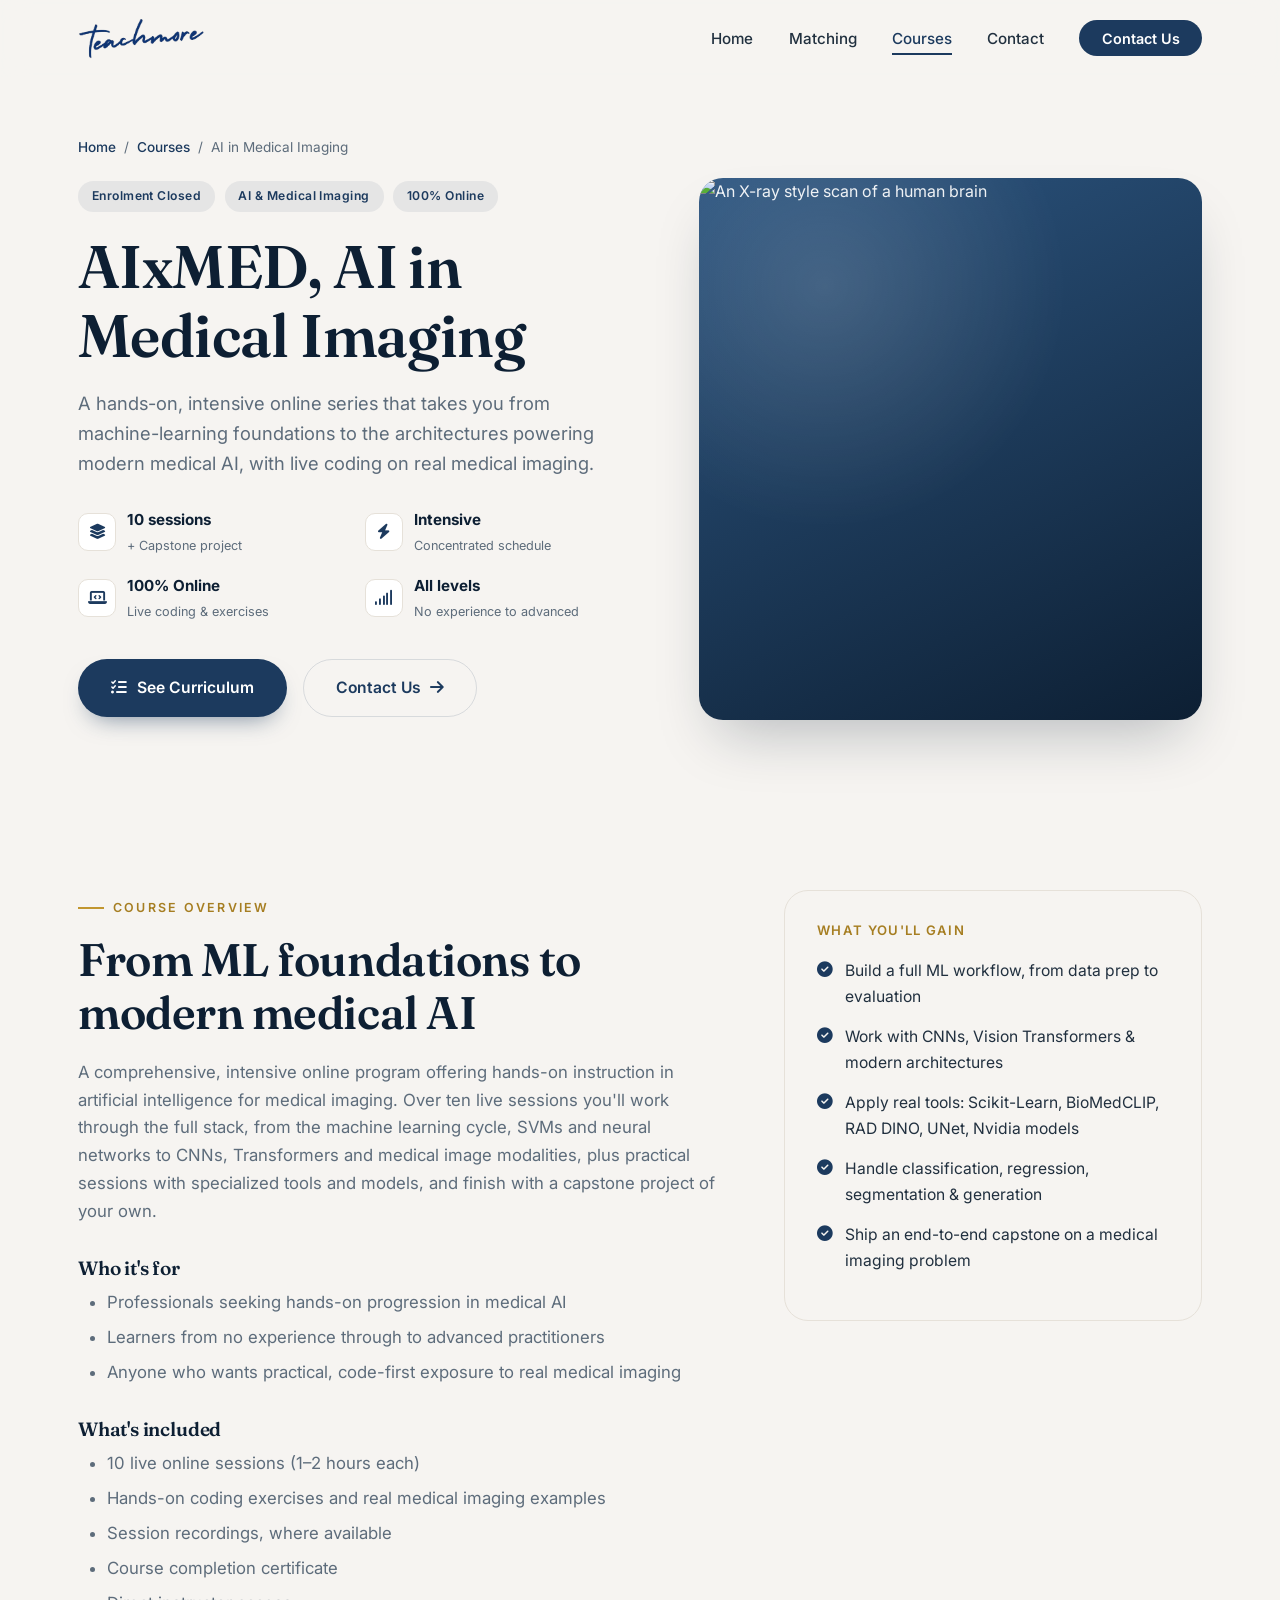
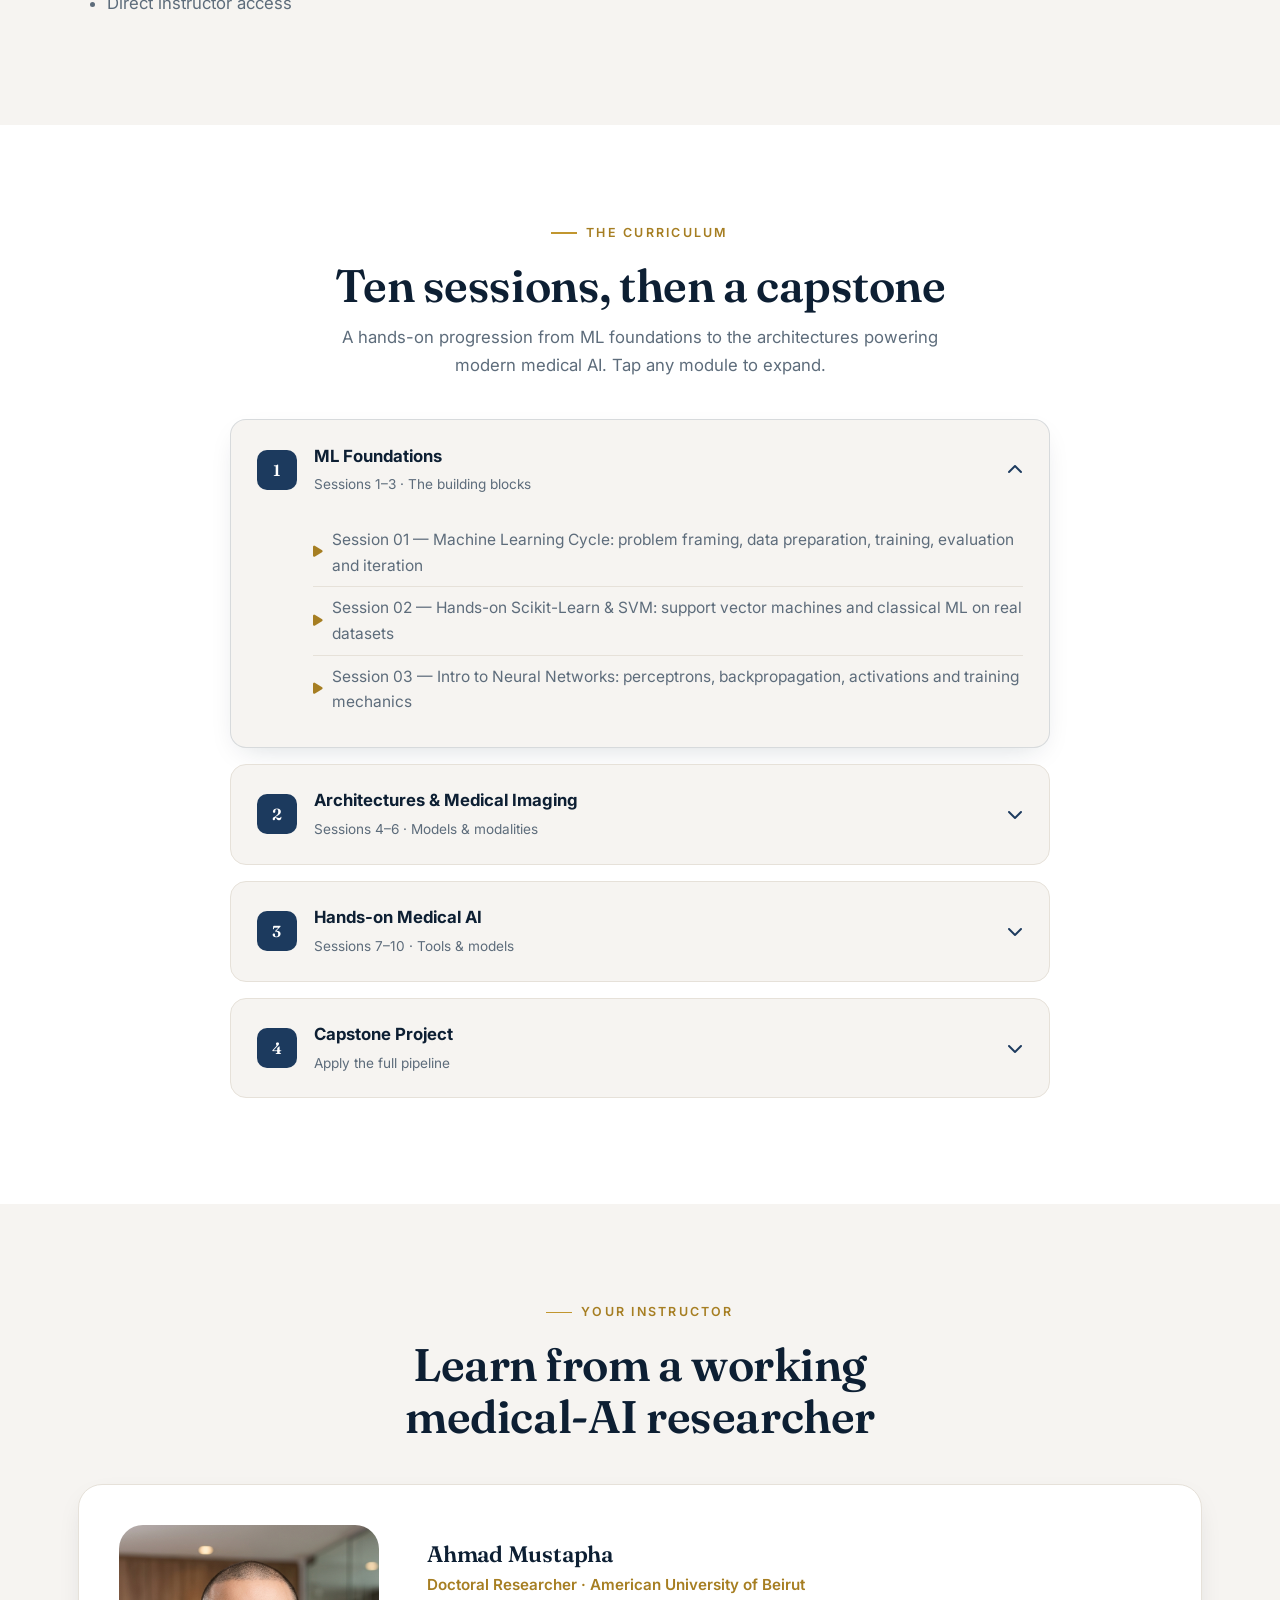
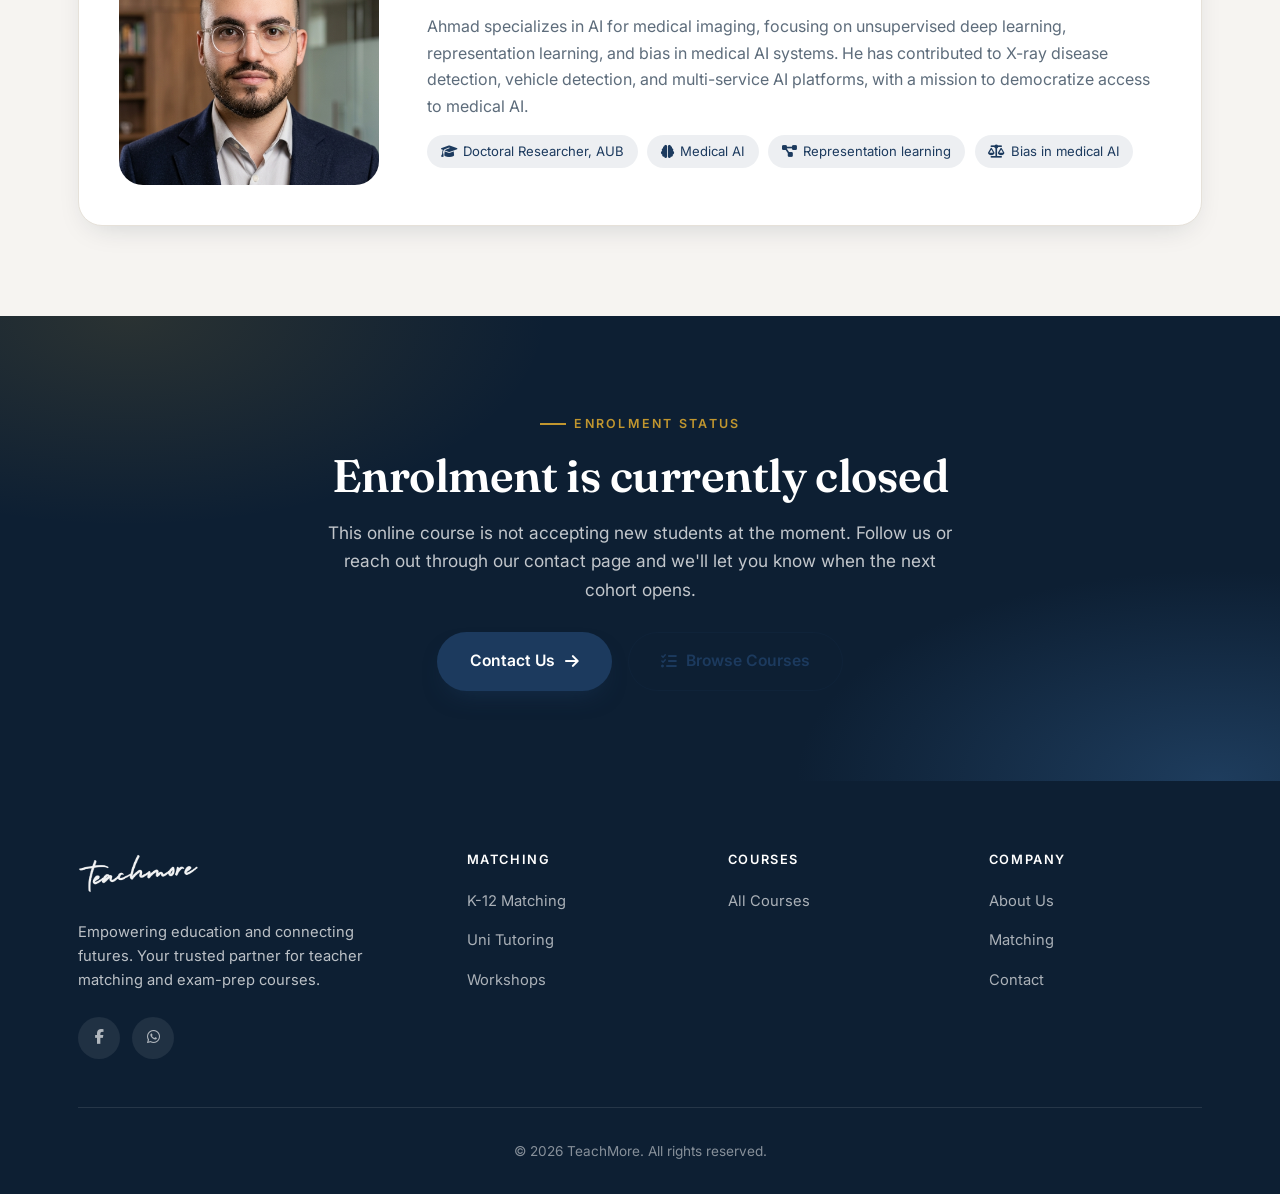
==== ai-medical-imaging.html @ 2bc657b7 "Add AI in Medical Imaging course; update Pharmacy course - New AIxMED (AI in Medical Imaging) course" ====
<!DOCTYPE html>
<html lang="en">

<head>
    <meta charset="UTF-8">
    <meta name="viewport" content="width=device-width, initial-scale=1.0">

    <title>AI in Medical Imaging Course, TeachMore</title>
    <meta name="description"
        content="TeachMore's AIxMED course: a hands-on, intensive online series on AI in medical imaging, from machine-learning foundations to CNNs, Transformers and modern generative models.">
    <link rel="canonical" href="https://teachmorelb.github.io/ai-medical-imaging.html">
    <link rel="icon" type="image/png" href="assets/favicon.png">

    <!-- Structured data -->
    <script type="application/ld+json">
    {
      "@context": "https://schema.org",
      "@type": "Course",
      "name": "AIxMED, AI in Medical Imaging",
      "description": "A hands-on, intensive online series on artificial intelligence for medical imaging, covering the machine-learning cycle, SVMs, neural networks, CNNs, Transformers, medical image modalities and modern models, with a capstone project.",
      "provider": {
        "@type": "EducationalOrganization",
        "name": "TeachMore",
        "url": "https://teachmorelb.github.io/"
      }
    }
    </script>

    <link rel="preconnect" href="https://fonts.googleapis.com">
    <link rel="preconnect" href="https://fonts.gstatic.com" crossorigin>
    <link rel="stylesheet" href="style.css">
    <link
        href="https://fonts.googleapis.com/css2?family=Fraunces:opsz,wght@9..144,500;9..144,600;9..144,700&family=Inter:wght@300;400;500;600;700&display=swap"
        rel="stylesheet">
    <link rel="stylesheet" href="https://cdnjs.cloudflare.com/ajax/libs/font-awesome/6.4.0/css/all.min.css"
        crossorigin="anonymous" referrerpolicy="no-referrer">
</head>

<body>
    <!-- Navigation -->
    <nav class="navbar">
        <div class="nav-container">
            <a href="index.html" class="nav-logo"><img src="assets/logo.png" alt="TeachMore"></a>
            <ul class="nav-menu">
                <li><a href="index.html">Home</a></li>
                <li><a href="index.html#matching">Matching</a></li>
                <li><a href="courses.html" class="active">Courses</a></li>
                <li><a href="index.html#contact">Contact</a></li>
                <li><a href="index.html#contact" class="nav-cta">Contact Us</a></li>
            </ul>
            <button class="hamburger" aria-label="Menu">
                <span></span><span></span><span></span>
            </button>
        </div>
    </nav>

    <!-- Course hero -->
    <header class="course-hero">
        <div class="container">
            <nav class="breadcrumb"><a href="index.html">Home</a> &nbsp;/&nbsp; <a href="courses.html">Courses</a>
                &nbsp;/&nbsp; AI in Medical Imaging</nav>
            <div class="course-hero-grid">
                <div class="fade-up">
                    <div class="course-badges">
                        <span class="b">Enrolment Closed</span>
                        <span class="b">AI & Medical Imaging</span>
                        <span class="b">100% Online</span>
                    </div>
                    <h1>AIxMED, AI in Medical Imaging</h1>
                    <p class="lead">A hands-on, intensive online series that takes you from machine-learning foundations
                        to the architectures powering modern medical AI, with live coding on real medical imaging.</p>

                    <div class="course-facts">
                        <div class="f"><i class="fas fa-layer-group"></i>
                            <div><b>10 sessions</b><small>+ Capstone project</small></div>
                        </div>
                        <div class="f"><i class="fas fa-bolt"></i>
                            <div><b>Intensive</b><small>Concentrated schedule</small></div>
                        </div>
                        <div class="f"><i class="fas fa-laptop-code"></i>
                            <div><b>100% Online</b><small>Live coding & exercises</small></div>
                        </div>
                        <div class="f"><i class="fas fa-signal"></i>
                            <div><b>All levels</b><small>No experience to advanced</small></div>
                        </div>
                    </div>

                    <div class="hero-buttons">
                        <a href="#curriculum" class="btn btn-primary"><i class="fas fa-list-check"></i> See Curriculum</a>
                        <a href="index.html#contact" class="btn btn-secondary">Contact Us <i class="fas fa-arrow-right"></i></a>
                    </div>
                </div>

                <div class="course-hero-media fade-up">
                    <img src="https://images.unsplash.com/photo-1711409645921-ef3db0501f96?auto=format&fit=crop&w=1200&q=80"
                        alt="An X-ray style scan of a human brain">
                </div>
            </div>
        </div>
    </header>

    <!-- Overview / description -->
    <section class="section" id="overview">
        <div class="container">
            <div class="overview-grid">
                <div class="prose fade-up">
                    <span class="eyebrow">Course overview</span>
                    <h2 style="margin-bottom:1.25rem;">From ML foundations to modern medical AI</h2>
                    <p>A comprehensive, intensive online program offering hands-on instruction in artificial
                        intelligence for medical imaging. Over ten live sessions you'll work through the full stack, from
                        the machine learning cycle, SVMs and neural networks to CNNs, Transformers and medical image
                        modalities, plus practical sessions with specialized tools and models, and finish with a capstone
                        project of your own.</p>

                    <h3 style="margin-top:2rem;">Who it's for</h3>
                    <ul>
                        <li>Professionals seeking hands-on progression in medical AI</li>
                        <li>Learners from no experience through to advanced practitioners</li>
                        <li>Anyone who wants practical, code-first exposure to real medical imaging</li>
                    </ul>

                    <h3 style="margin-top:2rem;">What's included</h3>
                    <ul>
                        <li>10 live online sessions (1&ndash;2 hours each)</li>
                        <li>Hands-on coding exercises and real medical imaging examples</li>
                        <li>Session recordings, where available</li>
                        <li>Course completion certificate</li>
                        <li>Direct instructor access</li>
                    </ul>
                </div>
                <aside class="outcomes fade-up">
                    <h4>What you'll gain</h4>
                    <ul>
                        <li><i class="fas fa-circle-check"></i> Build a full ML workflow, from data prep to evaluation</li>
                        <li><i class="fas fa-circle-check"></i> Work with CNNs, Vision Transformers &amp; modern architectures</li>
                        <li><i class="fas fa-circle-check"></i> Apply real tools: Scikit-Learn, BioMedCLIP, RAD DINO, UNet, Nvidia models</li>
                        <li><i class="fas fa-circle-check"></i> Handle classification, regression, segmentation &amp; generation</li>
                        <li><i class="fas fa-circle-check"></i> Ship an end-to-end capstone on a medical imaging problem</li>
                    </ul>
                </aside>
            </div>
        </div>
    </section>

    <!-- Curriculum -->
    <section class="section alt" id="curriculum">
        <div class="container">
            <div class="section-title-left fade-up" style="margin-left:auto;margin-right:auto;text-align:center;">
                <span class="eyebrow" style="justify-content:center;">The curriculum</span>
                <h2>Ten sessions, then a capstone</h2>
                <p>A hands-on progression from ML foundations to the architectures powering modern medical AI. Tap any
                    module to expand.</p>
            </div>

            <div class="curriculum fade-up">
                <div class="module open">
                    <div class="module-head">
                        <span class="idx">1</span>
                        <div class="t"><b>ML Foundations</b><small>Sessions 1&ndash;3 · The building blocks</small></div>
                        <i class="fas fa-chevron-down chev"></i>
                    </div>
                    <div class="module-body">
                        <ul>
                            <li><i class="fas fa-play"></i> Session 01 — Machine Learning Cycle: problem framing, data preparation, training, evaluation and iteration</li>
                            <li><i class="fas fa-play"></i> Session 02 — Hands-on Scikit-Learn &amp; SVM: support vector machines and classical ML on real datasets</li>
                            <li><i class="fas fa-play"></i> Session 03 — Intro to Neural Networks: perceptrons, backpropagation, activations and training mechanics</li>
                        </ul>
                    </div>
                </div>

                <div class="module">
                    <div class="module-head">
                        <span class="idx">2</span>
                        <div class="t"><b>Architectures & Medical Imaging</b><small>Sessions 4&ndash;6 · Models & modalities</small></div>
                        <i class="fas fa-chevron-down chev"></i>
                    </div>
                    <div class="module-body">
                        <ul>
                            <li><i class="fas fa-play"></i> Session 04 — CNNs &amp; Transformers: convolutional networks and Vision Transformers for imaging</li>
                            <li><i class="fas fa-play"></i> Session 05 — Medical Image Modalities: X-ray, MRI, CT, ultrasound and pathology, their challenges and preprocessing</li>
                            <li><i class="fas fa-play"></i> Session 06 — Medical Tasks: classification, regression, segmentation and generation as core paradigms</li>
                        </ul>
                    </div>
                </div>

                <div class="module">
                    <div class="module-head">
                        <span class="idx">3</span>
                        <div class="t"><b>Hands-on Medical AI</b><small>Sessions 7&ndash;10 · Tools & models</small></div>
                        <i class="fas fa-chevron-down chev"></i>
                    </div>
                    <div class="module-body">
                        <ul>
                            <li><i class="fas fa-play"></i> Session 07 — Classification: BioMedCLIP, vision-language models on biomedical image-text pairs</li>
                            <li><i class="fas fa-play"></i> Session 08 — Regression: RAD DINO, radiology regression for dose and outcome prediction</li>
                            <li><i class="fas fa-play"></i> Session 09 — Segmentation: UNet, the gold-standard encoder-decoder architecture</li>
                            <li><i class="fas fa-play"></i> Session 10 — Generation: Nvidia models for synthetic data and augmentation</li>
                        </ul>
                    </div>
                </div>

                <div class="module">
                    <div class="module-head">
                        <span class="idx">4</span>
                        <div class="t"><b>Capstone Project</b><small>Apply the full pipeline</small></div>
                        <i class="fas fa-chevron-down chev"></i>
                    </div>
                    <div class="module-body">
                        <ul>
                            <li><i class="fas fa-play"></i> Apply the complete pipeline to a self-selected medical imaging problem</li>
                            <li><i class="fas fa-play"></i> From data to model to evaluation, with instructor feedback</li>
                        </ul>
                    </div>
                </div>
            </div>
        </div>
    </section>

    <!-- Instructor -->
    <section class="section" id="instructor">
        <div class="container">
            <div class="section-title-left fade-up" style="text-align:center;margin-left:auto;margin-right:auto;">
                <span class="eyebrow" style="justify-content:center;">Your instructor</span>
                <h2>Learn from a working medical-AI researcher</h2>
            </div>
            <div class="instructor-card fade-up">
                <div class="instructor-photo">
                    <img src="assets/Ahmad Mustapha.png" alt="Ahmad Mustapha, Doctoral Researcher at the American University of Beirut">
                </div>
                <div class="instructor-info">
                    <h3>Ahmad Mustapha</h3>
                    <div class="role">Doctoral Researcher · American University of Beirut</div>
                    <p>Ahmad specializes in AI for medical imaging, focusing on unsupervised deep learning,
                        representation learning, and bias in medical AI systems. He has contributed to X-ray disease
                        detection, vehicle detection, and multi-service AI platforms, with a mission to democratize
                        access to medical AI.</p>
                    <div class="instructor-creds">
                        <span><i class="fas fa-graduation-cap"></i> Doctoral Researcher, AUB</span>
                        <span><i class="fas fa-brain"></i> Medical AI</span>
                        <span><i class="fas fa-diagram-project"></i> Representation learning</span>
                        <span><i class="fas fa-scale-balanced"></i> Bias in medical AI</span>
                    </div>
                </div>
            </div>
        </div>
    </section>

    <!-- Enrol / Contact form -->
    <section class="enroll" id="enrol">
        <div class="container">
            <div class="enroll-copy fade-up" style="text-align:center;max-width:640px;margin:0 auto;">
                <span class="eyebrow" style="justify-content:center;">Enrolment status</span>
                <h2>Enrolment is currently closed</h2>
                <p>This online course is not accepting new students at the moment. Follow us or reach out through our
                    contact page and we'll let you know when the next cohort opens.</p>
                <div class="hero-buttons" style="justify-content:center;">
                    <a href="index.html#contact" class="btn btn-primary">Contact Us <i class="fas fa-arrow-right"></i></a>
                    <a href="courses.html" class="btn btn-secondary"><i class="fas fa-list-check"></i> Browse Courses</a>
                </div>
            </div>
        </div>
    </section>

    <!-- Footer -->
    <footer class="footer">
        <div class="container">
            <div class="footer-content">
                <div class="footer-brand footer-section">
                    <img src="assets/logo.png" alt="TeachMore">
                    <p class="footer-description">Empowering education and connecting futures. Your trusted partner for
                        teacher matching and exam-prep courses.</p>
                    <div class="social-links">
                        <a href="https://www.facebook.com/profile.php?id=61578971036355" target="_blank" rel="noopener"
                            aria-label="Facebook"><i class="fab fa-facebook-f"></i></a>
                        <a href="https://wa.me/96171277970" target="_blank" rel="noopener" aria-label="WhatsApp"><i
                                class="fab fa-whatsapp"></i></a>
                    </div>
                </div>
                <div class="footer-section">
                    <h4>Matching</h4>
                    <ul>
                        <li><a href="https://chat.whatsapp.com/KwsKKcNXwqX7M5Out2ARgs" target="_blank" rel="noopener">K-12 Matching</a></li>
                        <li><a href="https://chat.whatsapp.com/IwwgOROMS3v5KWUKy29mbH" target="_blank" rel="noopener">Uni Tutoring</a></li>
                        <li><a href="https://chat.whatsapp.com/Fd8hXQdgwLoE1ZRHeR8HTT" target="_blank" rel="noopener">Workshops</a></li>
                    </ul>
                </div>
                <div class="footer-section">
                    <h4>Courses</h4>
                    <ul>
                        <li><a href="courses.html">All Courses</a></li>
                    </ul>
                </div>
                <div class="footer-section">
                    <h4>Company</h4>
                    <ul>
                        <li><a href="index.html#about">About Us</a></li>
                        <li><a href="index.html#matching">Matching</a></li>
                        <li><a href="index.html#contact">Contact</a></li>
                    </ul>
                </div>
            </div>
            <div class="footer-bottom">
                <p>&copy; 2026 TeachMore. All rights reserved.</p>
            </div>
        </div>
    </footer>

    <script src="script.js"></script>
</body>

</html>
---- style.css ----
/* ==========================================================================
   TeachMore — Design System
   Palette: Ink Blue (logo) + Warm Cream (#f6f4f1)
   Type: Fraunces (serif display) + Inter (sans body)
   ========================================================================== */

:root {
    /* Brand — Ink Blue */
    --ink: #1c3a5e;
    --ink-dark: #142c48;
    --ink-deep: #0d1f33;
    --ink-mid: #2c5580;
    --ink-soft: rgba(28, 58, 94, 0.08);
    --ink-line: rgba(28, 58, 94, 0.14);

    /* Accent — Muted Brass (used sparingly for a mature feel) */
    --accent: #c1962f;
    --accent-dark: #a67e22;

    /* Neutrals */
    --cream: #f6f4f1;
    --cream-2: #efece7;
    --white: #ffffff;
    --text: #21303f;
    --text-muted: #5d6c7b;
    --border: #e6e1d9;

    /* Radius */
    --radius-sm: 10px;
    --radius-md: 16px;
    --radius-lg: 24px;
    --radius-full: 9999px;

    /* Shadow */
    --shadow-sm: 0 1px 2px rgba(13, 31, 51, 0.06);
    --shadow-md: 0 10px 30px -12px rgba(13, 31, 51, 0.18);
    --shadow-lg: 0 30px 60px -20px rgba(13, 31, 51, 0.28);

    --transition: all 0.3s cubic-bezier(0.4, 0, 0.2, 1);
    --header-h: 76px;
}

* {
    margin: 0;
    padding: 0;
    box-sizing: border-box;
}

html {
    scroll-behavior: smooth;
    scroll-padding-top: var(--header-h);
}

body {
    font-family: 'Inter', system-ui, -apple-system, sans-serif;
    line-height: 1.65;
    color: var(--text);
    background: var(--cream);
    overflow-x: hidden;
    -webkit-font-smoothing: antialiased;
}

.container {
    max-width: 1180px;
    margin: 0 auto;
    padding: 0 28px;
}

/* Typography */
h1, h2, h3, h4 {
    font-family: 'Fraunces', 'Times New Roman', serif;
    color: var(--ink-deep);
    font-weight: 600;
    line-height: 1.15;
    letter-spacing: -0.01em;
}

h1 { font-size: clamp(2.4rem, 5vw, 3.75rem); }
h2 { font-size: clamp(1.9rem, 3.6vw, 2.85rem); }
h3 { font-size: 1.4rem; }

a { color: inherit; }

.eyebrow {
    display: inline-flex;
    align-items: center;
    gap: 0.55rem;
    font-family: 'Inter', sans-serif;
    font-size: 0.78rem;
    font-weight: 600;
    letter-spacing: 0.18em;
    text-transform: uppercase;
    color: var(--accent-dark);
    margin-bottom: 1rem;
}
.eyebrow::before {
    content: '';
    width: 26px;
    height: 1.5px;
    background: var(--accent);
}

.section-head {
    max-width: 640px;
    margin: 0 auto 3.5rem;
    text-align: center;
}
.section-head .eyebrow { justify-content: center; }
.section-head p {
    color: var(--text-muted);
    font-size: 1.1rem;
    margin-top: 1rem;
}

/* ============================ Buttons ============================ */
.btn {
    padding: 0.95rem 2rem;
    border-radius: var(--radius-full);
    text-decoration: none;
    font-weight: 600;
    font-size: 0.98rem;
    transition: var(--transition);
    display: inline-flex;
    align-items: center;
    gap: 0.6rem;
    cursor: pointer;
    border: 1.5px solid transparent;
    font-family: 'Inter', sans-serif;
}
.btn-primary {
    background: var(--ink);
    color: var(--white);
    box-shadow: 0 12px 24px -12px rgba(28, 58, 94, 0.6);
}
.btn-primary:hover {
    background: var(--ink-dark);
    transform: translateY(-2px);
    box-shadow: 0 18px 30px -12px rgba(28, 58, 94, 0.65);
}
.btn-secondary {
    background: transparent;
    color: var(--ink);
    border-color: var(--ink-line);
}
.btn-secondary:hover {
    border-color: var(--ink);
    background: var(--ink-soft);
    transform: translateY(-2px);
}
.btn-accent {
    background: var(--accent);
    color: #2a2007;
    box-shadow: 0 12px 24px -12px rgba(193, 150, 47, 0.7);
}
.btn-accent:hover {
    background: var(--accent-dark);
    color: var(--white);
    transform: translateY(-2px);
}

/* ============================ Navbar ============================ */
.navbar {
    position: fixed;
    top: 0;
    width: 100%;
    background: rgba(246, 244, 241, 0.82);
    backdrop-filter: blur(14px);
    -webkit-backdrop-filter: blur(14px);
    border-bottom: 1px solid transparent;
    z-index: 1000;
    transition: var(--transition);
}
.navbar.scrolled {
    background: rgba(246, 244, 241, 0.95);
    border-bottom-color: var(--border);
    box-shadow: var(--shadow-sm);
}
.nav-container {
    max-width: 1180px;
    margin: 0 auto;
    padding: 0 28px;
    height: var(--header-h);
    display: flex;
    justify-content: space-between;
    align-items: center;
}
.nav-logo img {
    height: 42px;
    width: auto;
    display: block;
}
.nav-menu {
    display: flex;
    list-style: none;
    gap: 2.2rem;
    align-items: center;
}
.nav-menu > li > a {
    text-decoration: none;
    color: var(--text);
    font-weight: 500;
    font-size: 0.95rem;
    position: relative;
    transition: var(--transition);
    padding: 0.3rem 0;
}
.nav-menu > li > a::after {
    content: '';
    position: absolute;
    bottom: -2px;
    left: 0;
    width: 0;
    height: 2px;
    background: var(--ink);
    transition: var(--transition);
}
.nav-menu > li > a:hover,
.nav-menu > li > a.active {
    color: var(--ink);
}
.nav-menu > li > a:hover::after,
.nav-menu > li > a.active::after {
    width: 100%;
}
.nav-menu .nav-cta {
    padding: 0.6rem 1.4rem;
    background: var(--ink);
    color: var(--white);
    border-radius: var(--radius-full);
    text-decoration: none;
    font-weight: 600;
    font-size: 0.9rem;
    transition: var(--transition);
}
.nav-menu .nav-cta:hover {
    background: var(--ink-dark);
    transform: translateY(-1px);
}
.nav-menu .nav-cta::after { display: none; }

.hamburger {
    display: none;
    cursor: pointer;
    z-index: 1001;
    background: none;
    border: none;
    padding: 4px;
}
.hamburger span {
    display: block;
    width: 26px;
    height: 2px;
    background: var(--ink-deep);
    margin: 6px 0;
    transition: var(--transition);
    border-radius: 2px;
}

/* ============================ Hero ============================ */
.hero {
    padding: calc(var(--header-h) + 90px) 0 110px;
    background:
        radial-gradient(1000px 500px at 85% -10%, rgba(28, 58, 94, 0.08), transparent 60%),
        var(--cream);
    position: relative;
    overflow: hidden;
}
.hero-grid {
    display: grid;
    grid-template-columns: 1.05fr 0.95fr;
    gap: 4.5rem;
    align-items: center;
}
.hero-title { margin-bottom: 1.4rem; }
.hero-title .u {
    position: relative;
    color: var(--ink);
    white-space: nowrap;
}
.hero-title .u::after {
    content: '';
    position: absolute;
    left: 0;
    bottom: 0.08em;
    width: 100%;
    height: 0.28em;
    background: rgba(193, 150, 47, 0.28);
    z-index: -1;
    border-radius: 2px;
}
.hero-subtitle {
    font-size: 1.18rem;
    color: var(--text-muted);
    margin-bottom: 2.4rem;
    max-width: 540px;
}
.hero-buttons {
    display: flex;
    gap: 1rem;
    flex-wrap: wrap;
}
.hero-trust {
    display: flex;
    gap: 2.5rem;
    margin-top: 3rem;
    padding-top: 2rem;
    border-top: 1px solid var(--border);
}
.hero-trust .num {
    font-family: 'Fraunces', serif;
    font-size: 2rem;
    font-weight: 600;
    color: var(--ink);
    display: block;
    line-height: 1;
}
.hero-trust .lbl {
    font-size: 0.8rem;
    color: var(--text-muted);
    text-transform: uppercase;
    letter-spacing: 0.08em;
}

/* Hero visual — layered cards */
.hero-visual { position: relative; min-height: 420px; }
.hero-panel {
    position: absolute;
    inset: 0;
    background: linear-gradient(155deg, var(--ink) 0%, var(--ink-deep) 100%);
    border-radius: var(--radius-lg);
    box-shadow: var(--shadow-lg);
    overflow: hidden;
}
.hero-panel::before {
    content: '';
    position: absolute;
    inset: 0;
    background-image:
        radial-gradient(circle at 20% 20%, rgba(255, 255, 255, 0.08) 0, transparent 40%),
        radial-gradient(circle at 80% 90%, rgba(193, 150, 47, 0.18) 0, transparent 45%);
}
.hero-panel .quote {
    position: absolute;
    left: 32px;
    right: 32px;
    bottom: 32px;
    color: rgba(255, 255, 255, 0.92);
    font-family: 'Fraunces', serif;
    font-size: 1.3rem;
    line-height: 1.4;
}
.hero-panel .quote span {
    display: block;
    margin-top: 0.9rem;
    font-family: 'Inter', sans-serif;
    font-size: 0.85rem;
    color: rgba(255, 255, 255, 0.6);
    letter-spacing: 0.05em;
}
.floating-card {
    position: absolute;
    background: var(--white);
    border: 1px solid var(--border);
    border-radius: var(--radius-md);
    padding: 1rem 1.25rem;
    display: flex;
    align-items: center;
    gap: 0.85rem;
    box-shadow: var(--shadow-md);
    animation: float 6s ease-in-out infinite;
}
.floating-card i {
    width: 40px; height: 40px;
    display: grid; place-items: center;
    border-radius: 10px;
    background: var(--ink-soft);
    color: var(--ink);
    font-size: 1.1rem;
}
.floating-card b { font-size: 0.92rem; color: var(--ink-deep); font-weight: 600; }
.floating-card small { display: block; color: var(--text-muted); font-size: 0.75rem; }
.fc-1 { top: 6%; left: -6%; animation-delay: 0s; }
.fc-2 { bottom: 10%; right: -8%; animation-delay: 2.5s; }

@keyframes float {
    0%, 100% { transform: translateY(0); }
    50% { transform: translateY(-16px); }
}

/* ============================ About ============================ */
.about {
    padding: 100px 0;
    background: var(--white);
}
.about-grid {
    display: grid;
    grid-template-columns: 1fr 1fr;
    gap: 5rem;
    align-items: center;
}
.about p {
    color: var(--text-muted);
    font-size: 1.08rem;
    margin: 1rem 0;
}
.about-image {
    aspect-ratio: 4 / 3.4;
    border-radius: var(--radius-lg);
    background:
        radial-gradient(circle at 30% 25%, rgba(255, 255, 255, 0.12), transparent 40%),
        linear-gradient(150deg, var(--ink-mid), var(--ink-deep));
    box-shadow: var(--shadow-lg);
    display: grid;
    place-items: center;
    color: rgba(255, 255, 255, 0.9);
    position: relative;
    overflow: hidden;
}
.about-image .ph-badge {
    position: absolute;
    bottom: 20px; left: 20px; right: 20px;
    background: rgba(255, 255, 255, 0.1);
    backdrop-filter: blur(4px);
    border: 1px solid rgba(255, 255, 255, 0.16);
    border-radius: var(--radius-md);
    padding: 1rem 1.25rem;
    text-align: left;
}
.about-image .ph-badge b { font-family: 'Fraunces', serif; font-size: 1.1rem; }
.about-image .ph-badge span { display: block; font-size: 0.82rem; color: rgba(255,255,255,0.7); }
.about-image > i { font-size: 4.5rem; opacity: 0.85; }

.about-values {
    display: flex;
    flex-direction: column;
    gap: 1rem;
    margin-top: 2rem;
}
.about-values .v {
    display: flex;
    gap: 0.9rem;
    align-items: flex-start;
}
.about-values .v i { color: var(--accent-dark); margin-top: 4px; }
.about-values .v b { color: var(--ink-deep); }

/* ============================ Services (Matching) ============================ */
.services {
    padding: 100px 0;
    background: var(--cream);
}
.services-grid {
    display: grid;
    grid-template-columns: repeat(auto-fill, minmax(300px, 1fr));
    gap: 1.5rem;
}
.service-item {
    background: var(--white);
    border: 1px solid var(--border);
    border-radius: var(--radius-lg);
    padding: 2.2rem;
    transition: var(--transition);
    display: flex;
    flex-direction: column;
}
.service-item:hover {
    transform: translateY(-6px);
    box-shadow: var(--shadow-lg);
    border-color: var(--ink-line);
}
.service-icon {
    width: 58px;
    height: 58px;
    border-radius: 14px;
    background: var(--ink);
    color: var(--white);
    display: grid;
    place-items: center;
    font-size: 1.35rem;
    margin-bottom: 1.5rem;
}
.service-item h3 { color: var(--ink-deep); margin-bottom: 0.7rem; }
.service-item p {
    color: var(--text-muted);
    font-size: 0.98rem;
    margin-bottom: 1.75rem;
    flex-grow: 1;
}
.service-link {
    color: var(--ink);
    text-decoration: none;
    font-weight: 600;
    font-size: 0.95rem;
    display: inline-flex;
    align-items: center;
    gap: 0.5rem;
    transition: var(--transition);
}
.service-link.whatsapp { color: #128c4b; }
.service-link:hover { gap: 0.8rem; }
.service-item .tag {
    align-self: flex-start;
    font-size: 0.7rem;
    font-weight: 600;
    letter-spacing: 0.08em;
    text-transform: uppercase;
    color: var(--accent-dark);
    background: rgba(193, 150, 47, 0.12);
    padding: 0.25rem 0.7rem;
    border-radius: var(--radius-full);
    margin-bottom: 1.25rem;
}

/* ============================ CTA band ============================ */
.cta-band {
    padding: 90px 0;
    background: var(--ink-deep);
    position: relative;
    overflow: hidden;
}
.cta-band::before {
    content: '';
    position: absolute;
    inset: 0;
    background:
        radial-gradient(600px 300px at 15% 0%, rgba(193, 150, 47, 0.18), transparent 60%),
        radial-gradient(600px 300px at 90% 100%, rgba(44, 85, 128, 0.5), transparent 60%);
}
.cta-inner {
    position: relative;
    text-align: center;
    max-width: 680px;
    margin: 0 auto;
}
.cta-inner h2 { color: var(--white); margin-bottom: 1rem; }
.cta-inner p { color: rgba(255, 255, 255, 0.75); font-size: 1.12rem; margin-bottom: 2.2rem; }

/* ============================ Contact ============================ */
.contact {
    padding: 100px 0;
    background: var(--white);
}
.contact-links {
    display: grid;
    grid-template-columns: 1fr 1fr;
    gap: 1.5rem;
    max-width: 760px;
    margin: 0 auto;
}
.contact-link {
    background: var(--cream);
    padding: 1.75rem;
    border-radius: var(--radius-md);
    text-decoration: none;
    display: flex;
    align-items: center;
    gap: 1.25rem;
    transition: var(--transition);
    border: 1px solid var(--border);
}
.contact-link:hover {
    transform: translateY(-4px);
    box-shadow: var(--shadow-md);
    background: var(--white);
}
.contact-link i { font-size: 1.9rem; }
.contact-link.whatsapp-link i { color: #25d366; }
.contact-link.facebook-link i { color: #1877f2; }
.contact-link h3 { font-size: 1.15rem; margin-bottom: 0.15rem; }
.contact-link p { font-size: 0.9rem; color: var(--text-muted); }

/* ============================ Footer ============================ */
.footer {
    background: var(--ink-deep);
    color: rgba(255, 255, 255, 0.72);
    padding: 72px 0 32px;
}
.footer-content {
    display: grid;
    grid-template-columns: 1.6fr 1fr 1fr 1fr;
    gap: 3rem;
    margin-bottom: 3rem;
}
.footer-brand img {
    height: 40px;
    margin-bottom: 1.25rem;
    filter: brightness(0) invert(1);
    opacity: 0.95;
}
.footer-description { font-size: 0.92rem; margin-bottom: 1.5rem; max-width: 300px; }
.social-links { display: flex; gap: 0.75rem; }
.social-links a {
    width: 42px; height: 42px;
    border-radius: 50%;
    background: rgba(255, 255, 255, 0.08);
    color: var(--white);
    display: grid;
    place-items: center;
    text-decoration: none;
    transition: var(--transition);
}
.social-links a:hover { background: var(--accent); color: var(--ink-deep); transform: translateY(-3px); }
.footer-section h4 {
    font-family: 'Inter', sans-serif;
    font-size: 0.8rem;
    text-transform: uppercase;
    letter-spacing: 0.12em;
    margin-bottom: 1.25rem;
    color: var(--white);
}
.footer-section ul { list-style: none; }
.footer-section li { margin-bottom: 0.8rem; }
.footer-section a {
    text-decoration: none;
    color: rgba(255, 255, 255, 0.65);
    font-size: 0.92rem;
    transition: var(--transition);
}
.footer-section a:hover { color: var(--accent); }
.footer-bottom {
    padding-top: 2rem;
    border-top: 1px solid rgba(255, 255, 255, 0.1);
    text-align: center;
    font-size: 0.85rem;
    color: rgba(255, 255, 255, 0.5);
}

/* ============================ Sub-page hero ============================ */
.page-hero {
    padding: calc(var(--header-h) + 70px) 0 60px;
    background:
        radial-gradient(800px 400px at 90% -20%, rgba(28, 58, 94, 0.09), transparent 60%),
        var(--cream);
    text-align: center;
}
.page-hero p {
    color: var(--text-muted);
    font-size: 1.12rem;
    max-width: 620px;
    margin: 1rem auto 0;
}
.breadcrumb {
    font-size: 0.85rem;
    color: var(--text-muted);
    margin-bottom: 1.25rem;
}
.breadcrumb a { color: var(--ink); text-decoration: none; font-weight: 500; }
.breadcrumb a:hover { text-decoration: underline; }

/* ============================ Courses listing ============================ */
.courses-list { padding: 70px 0 100px; background: var(--cream); }
.courses-grid {
    display: grid;
    grid-template-columns: repeat(auto-fill, minmax(340px, 1fr));
    gap: 2rem;
}
.course-card {
    background: var(--white);
    border: 1px solid var(--border);
    border-radius: var(--radius-lg);
    overflow: hidden;
    transition: var(--transition);
    display: flex;
    flex-direction: column;
    text-decoration: none;
    color: inherit;
}
.course-card:hover {
    transform: translateY(-8px);
    box-shadow: var(--shadow-lg);
    border-color: var(--ink-line);
}
.course-card .thumb {
    aspect-ratio: 16 / 9;
    position: relative;
    background: linear-gradient(150deg, var(--ink-mid), var(--ink-deep));
    display: grid;
    place-items: center;
    color: rgba(255, 255, 255, 0.9);
    overflow: hidden;
}
.course-card .thumb::before {
    content: '';
    position: absolute;
    inset: 0;
    background:
        radial-gradient(circle at 25% 20%, rgba(255, 255, 255, 0.12), transparent 45%),
        radial-gradient(circle at 85% 90%, rgba(193, 150, 47, 0.22), transparent 45%);
}
.course-card .thumb i { font-size: 3.2rem; position: relative; opacity: 0.9; }
.course-card .thumb .pill {
    position: absolute;
    top: 14px; left: 14px;
    background: rgba(255, 255, 255, 0.95);
    color: var(--ink-deep);
    font-size: 0.72rem;
    font-weight: 700;
    letter-spacing: 0.05em;
    text-transform: uppercase;
    padding: 0.3rem 0.75rem;
    border-radius: var(--radius-full);
}
.course-card .body { padding: 1.75rem; display: flex; flex-direction: column; flex-grow: 1; }
.course-card .meta {
    display: flex;
    gap: 1.1rem;
    flex-wrap: wrap;
    font-size: 0.82rem;
    color: var(--text-muted);
    margin-bottom: 0.9rem;
}
.course-card .meta span { display: inline-flex; align-items: center; gap: 0.4rem; }
.course-card .meta i { color: var(--accent-dark); }
.course-card h3 { color: var(--ink-deep); margin-bottom: 0.6rem; }
.course-card p { color: var(--text-muted); font-size: 0.95rem; margin-bottom: 1.5rem; flex-grow: 1; }
.course-card .go {
    color: var(--ink);
    font-weight: 600;
    font-size: 0.95rem;
    display: inline-flex;
    align-items: center;
    gap: 0.5rem;
    transition: var(--transition);
}
.course-card:hover .go { gap: 0.8rem; }

.courses-empty {
    grid-column: 1 / -1;
    text-align: center;
    color: var(--text-muted);
    padding: 3rem;
    border: 1.5px dashed var(--border);
    border-radius: var(--radius-lg);
}

/* ============================ Course detail ============================ */
.course-hero { padding: calc(var(--header-h) + 60px) 0 80px; background: var(--cream); }
.course-hero-grid {
    display: grid;
    grid-template-columns: 1.05fr 0.95fr;
    gap: 4rem;
    align-items: center;
}
.course-badges { display: flex; gap: 0.6rem; flex-wrap: wrap; margin-bottom: 1.25rem; }
.course-badges .b {
    font-size: 0.76rem;
    font-weight: 600;
    letter-spacing: 0.04em;
    padding: 0.35rem 0.85rem;
    border-radius: var(--radius-full);
    background: var(--ink-soft);
    color: var(--ink);
}
.course-badges .b.accent { background: rgba(193, 150, 47, 0.14); color: var(--accent-dark); }
.course-hero h1 { margin-bottom: 1.1rem; }
.course-hero .lead { font-size: 1.15rem; color: var(--text-muted); margin-bottom: 1.75rem; }
.course-facts {
    display: grid;
    grid-template-columns: repeat(2, auto);
    gap: 1rem 2.5rem;
    margin: 1.75rem 0 2.25rem;
}
.course-facts .f { display: flex; align-items: center; gap: 0.7rem; font-size: 0.95rem; }
.course-facts .f i {
    width: 38px; height: 38px;
    display: grid; place-items: center;
    border-radius: 10px;
    background: var(--white);
    border: 1px solid var(--border);
    color: var(--ink);
}
.course-facts .f b { color: var(--ink-deep); display: block; font-size: 0.95rem; }
.course-facts .f small { color: var(--text-muted); }

.course-hero-media {
    aspect-ratio: 4 / 4.3;
    border-radius: var(--radius-lg);
    background:
        radial-gradient(circle at 25% 20%, rgba(255, 255, 255, 0.14), transparent 42%),
        linear-gradient(155deg, var(--ink-mid), var(--ink-deep));
    box-shadow: var(--shadow-lg);
    position: relative;
    display: grid;
    place-items: center;
    color: rgba(255, 255, 255, 0.92);
    overflow: hidden;
}
.course-hero-media > i { font-size: 5rem; opacity: 0.85; }
.course-hero-media > img { width: 100%; height: 100%; object-fit: cover; display: block; }
.course-hero-media .cap {
    position: absolute;
    bottom: 22px; left: 22px; right: 22px;
    background: rgba(255, 255, 255, 0.1);
    backdrop-filter: blur(4px);
    border: 1px solid rgba(255, 255, 255, 0.16);
    border-radius: var(--radius-md);
    padding: 0.9rem 1.15rem;
    font-size: 0.82rem;
    color: rgba(255, 255, 255, 0.85);
    text-align: left;
}

/* Section wrappers on course page */
.section { padding: 90px 0; }
.section.alt { background: var(--white); }
.section.cream { background: var(--cream); }
.section-title-left { max-width: 640px; margin-bottom: 2.5rem; }
.section-title-left p { color: var(--text-muted); font-size: 1.05rem; margin-top: 0.75rem; }

/* Overview / description */
.overview-grid { display: grid; grid-template-columns: 1.4fr 0.9fr; gap: 3.5rem; align-items: start; }
.overview-grid .prose p { color: var(--text-muted); font-size: 1.05rem; margin-bottom: 1.1rem; }
.overview-grid .prose h3 { font-size: 1.2rem; margin-bottom: 0.6rem; }
.overview-grid .prose ul { color: var(--text-muted); font-size: 1.05rem; margin: 0 0 1.1rem 1.2rem; padding-left: 0.6rem; }
.overview-grid .prose ul li { margin-bottom: 0.45rem; }
.outcomes {
    background: var(--cream);
    border: 1px solid var(--border);
    border-radius: var(--radius-lg);
    padding: 2rem;
}
.section.cream .outcomes { background: var(--white); }
.outcomes h4 { font-family: 'Inter', sans-serif; font-size: 0.82rem; letter-spacing: 0.1em; text-transform: uppercase; color: var(--accent-dark); margin-bottom: 1.25rem; }
.outcomes ul { list-style: none; }
.outcomes li {
    display: flex;
    gap: 0.75rem;
    align-items: flex-start;
    margin-bottom: 0.9rem;
    font-size: 0.98rem;
    color: var(--text);
}
.outcomes li i { color: var(--ink); margin-top: 4px; }

/* Curriculum accordion */
.curriculum { max-width: 820px; margin: 0 auto; }
.module {
    background: var(--white);
    border: 1px solid var(--border);
    border-radius: var(--radius-md);
    margin-bottom: 1rem;
    overflow: hidden;
    transition: var(--transition);
}
.section.alt .module { background: var(--cream); }
.module.open { box-shadow: var(--shadow-md); border-color: var(--ink-line); }
.module-head {
    display: flex;
    align-items: center;
    gap: 1.1rem;
    padding: 1.4rem 1.6rem;
    cursor: pointer;
    user-select: none;
}
.module-head .idx {
    width: 40px; height: 40px;
    flex-shrink: 0;
    border-radius: 10px;
    background: var(--ink);
    color: var(--white);
    display: grid;
    place-items: center;
    font-family: 'Fraunces', serif;
    font-weight: 600;
}
.module-head .t { flex-grow: 1; }
.module-head .t b { display: block; color: var(--ink-deep); font-size: 1.05rem; }
.module-head .t small { color: var(--text-muted); font-size: 0.85rem; }
.module-head .chev { color: var(--ink); transition: var(--transition); }
.module.open .chev { transform: rotate(180deg); }
.module-body {
    max-height: 0;
    overflow: hidden;
    transition: max-height 0.35s ease;
}
.module-body ul {
    list-style: none;
    padding: 0 1.6rem 1.5rem 5.1rem;
}
.module-body li {
    padding: 0.5rem 0;
    color: var(--text-muted);
    font-size: 0.97rem;
    border-top: 1px solid var(--border);
    display: flex;
    gap: 0.6rem;
    align-items: center;
}
.module-body li:first-child { border-top: none; }
.module-body li i { color: var(--accent-dark); font-size: 0.8rem; }

/* Instructor */
.instructor-card {
    display: grid;
    grid-template-columns: 260px 1fr;
    gap: 3rem;
    align-items: center;
    background: var(--white);
    border: 1px solid var(--border);
    border-radius: var(--radius-lg);
    padding: 2.5rem;
    box-shadow: var(--shadow-md);
}
.section.cream .instructor-card { background: var(--white); }
.instructor-photo {
    aspect-ratio: 1;
    border-radius: var(--radius-lg);
    background: linear-gradient(150deg, var(--ink-mid), var(--ink-deep));
    display: grid;
    place-items: center;
    color: var(--white);
    font-family: 'Fraunces', serif;
    font-size: 3.5rem;
    font-weight: 600;
    position: relative;
    overflow: hidden;
}
.instructor-photo i { font-size: 3.5rem; opacity: 0.9; }
.instructor-photo img { width: 100%; height: 100%; object-fit: cover; display: block; }
.instructor-info h3 { color: var(--ink-deep); margin-bottom: 0.3rem; }
.instructor-info .role { color: var(--accent-dark); font-weight: 600; font-size: 0.95rem; margin-bottom: 1rem; }
.instructor-info p { color: var(--text-muted); margin-bottom: 1rem; }
.instructor-creds { display: flex; flex-wrap: wrap; gap: 0.6rem; }
.instructor-creds span {
    font-size: 0.82rem;
    background: var(--ink-soft);
    color: var(--ink);
    padding: 0.35rem 0.85rem;
    border-radius: var(--radius-full);
    display: inline-flex;
    align-items: center;
    gap: 0.4rem;
}

/* Testimonials */
.testimonials-grid {
    display: grid;
    grid-template-columns: repeat(auto-fill, minmax(320px, 1fr));
    gap: 1.5rem;
}
.testimonial {
    background: var(--white);
    border: 1px solid var(--border);
    border-radius: var(--radius-lg);
    padding: 2rem;
    display: flex;
    flex-direction: column;
}
.section.alt .testimonial { background: var(--cream); }
.testimonial .stars { color: var(--accent); margin-bottom: 1rem; font-size: 0.9rem; letter-spacing: 2px; }
.testimonial .quote { font-size: 1.02rem; color: var(--text); font-style: italic; margin-bottom: 1.5rem; flex-grow: 1; }
.testimonial .who { display: flex; align-items: center; gap: 0.85rem; }
.testimonial .avatar {
    width: 46px; height: 46px;
    border-radius: 50%;
    background: var(--ink);
    color: var(--white);
    display: grid;
    place-items: center;
    font-weight: 600;
    font-size: 1rem;
}
.testimonial .who b { display: block; color: var(--ink-deep); font-size: 0.95rem; }
.testimonial .who small { color: var(--text-muted); font-size: 0.83rem; }

/* Enroll form */
.enroll {
    padding: 90px 0;
    background: var(--ink-deep);
    position: relative;
    overflow: hidden;
}
.enroll::before {
    content: '';
    position: absolute;
    inset: 0;
    background:
        radial-gradient(700px 350px at 10% 0%, rgba(193, 150, 47, 0.16), transparent 60%),
        radial-gradient(700px 350px at 95% 100%, rgba(44, 85, 128, 0.55), transparent 60%);
}
.enroll-grid {
    position: relative;
    display: grid;
    grid-template-columns: 1fr 1.1fr;
    gap: 4rem;
    align-items: center;
}
.enroll-copy .eyebrow { color: var(--accent); }
.enroll-copy h2 { color: var(--white); margin-bottom: 1rem; }
.enroll-copy p { color: rgba(255, 255, 255, 0.75); font-size: 1.08rem; margin-bottom: 1.75rem; }
.enroll-copy .points { list-style: none; }
.enroll-copy .points li {
    display: flex;
    gap: 0.75rem;
    align-items: center;
    color: rgba(255, 255, 255, 0.88);
    margin-bottom: 0.85rem;
    font-size: 0.98rem;
}
.enroll-copy .points i { color: var(--accent); }

.form-card {
    background: var(--white);
    border-radius: var(--radius-lg);
    padding: 2.5rem;
    box-shadow: var(--shadow-lg);
}
.form-card h3 { color: var(--ink-deep); margin-bottom: 0.4rem; }
.form-card .sub { color: var(--text-muted); font-size: 0.92rem; margin-bottom: 1.75rem; }
.form-field { margin-bottom: 1.15rem; }
.form-field label {
    display: block;
    font-size: 0.85rem;
    font-weight: 600;
    color: var(--ink-deep);
    margin-bottom: 0.5rem;
}
.form-field label .req { color: var(--accent-dark); }
.form-field input,
.form-field textarea,
.form-field select {
    width: 100%;
    padding: 0.85rem 1rem;
    border: 1.5px solid var(--border);
    border-radius: var(--radius-sm);
    font-family: 'Inter', sans-serif;
    font-size: 0.97rem;
    color: var(--text);
    background: var(--cream);
    transition: var(--transition);
}
.form-field input:focus,
.form-field textarea:focus,
.form-field select:focus {
    outline: none;
    border-color: var(--ink);
    background: var(--white);
    box-shadow: 0 0 0 4px var(--ink-soft);
}
.form-field textarea { resize: vertical; min-height: 96px; }
.form-row { display: grid; grid-template-columns: 1fr 1fr; gap: 1.15rem; }
.form-card .btn { width: 100%; justify-content: center; margin-top: 0.5rem; }
.form-note { font-size: 0.8rem; color: var(--text-muted); text-align: center; margin-top: 1rem; }

/* ============================ Animations ============================ */
.fade-up {
    opacity: 0;
    transform: translateY(28px);
    transition: opacity 0.7s ease, transform 0.7s ease;
}
.fade-up.visible { opacity: 1; transform: translateY(0); }

/* ============================ Responsive ============================ */
@media (max-width: 1024px) {
    .hero-grid, .about-grid, .overview-grid,
    .course-hero-grid, .enroll-grid { gap: 3rem; }
    .instructor-card { grid-template-columns: 200px 1fr; gap: 2rem; }
}

@media (max-width: 860px) {
    .nav-menu {
        position: fixed;
        top: 0; right: 0;
        width: min(78%, 320px);
        height: 100vh;
        background: var(--white);
        flex-direction: column;
        justify-content: center;
        gap: 1.75rem;
        transform: translateX(100%);
        transition: transform 0.4s cubic-bezier(0.4, 0, 0.2, 1);
        box-shadow: -20px 0 40px rgba(13, 31, 51, 0.15);
        padding: 2rem;
    }
    .nav-menu.active { transform: translateX(0); }
    .nav-menu > li > a { font-size: 1.1rem; }
    .hamburger { display: block; }
    .hamburger.active span:nth-child(1) { transform: rotate(45deg) translate(6px, 6px); }
    .hamburger.active span:nth-child(2) { opacity: 0; }
    .hamburger.active span:nth-child(3) { transform: rotate(-45deg) translate(6px, -6px); }

    .hero-grid, .about-grid, .overview-grid,
    .course-hero-grid, .enroll-grid { grid-template-columns: 1fr; }
    .hero { text-align: center; padding-top: calc(var(--header-h) + 60px); }
    .hero-subtitle { margin-left: auto; margin-right: auto; }
    .hero-buttons, .hero-trust { justify-content: center; }
    .hero-trust { display: inline-flex; }
    .hero-visual { display: none; }
    .about-image { order: -1; max-width: 460px; }
    .course-hero-media { max-width: 460px; margin: 0 auto; }
    .instructor-card { grid-template-columns: 1fr; text-align: center; }
    .instructor-photo { max-width: 180px; margin: 0 auto; }
    .instructor-creds { justify-content: center; }
    .enroll-copy { text-align: center; }
    .enroll-copy .eyebrow, .enroll-copy .points li { justify-content: center; }
}

@media (max-width: 560px) {
    .container, .nav-container { padding: 0 18px; }
    .contact-links, .form-row, .course-facts { grid-template-columns: 1fr; }
    .hero-trust { gap: 1.5rem; flex-wrap: wrap; }
    .footer-content { grid-template-columns: 1fr 1fr; gap: 2rem; }
    .footer-brand { grid-column: 1 / -1; }
    .btn { width: 100%; justify-content: center; }
    .hero-buttons { flex-direction: column; }
    .service-item, .form-card, .instructor-card { padding: 1.75rem; }
    .module-body ul { padding-left: 1.6rem; }
}
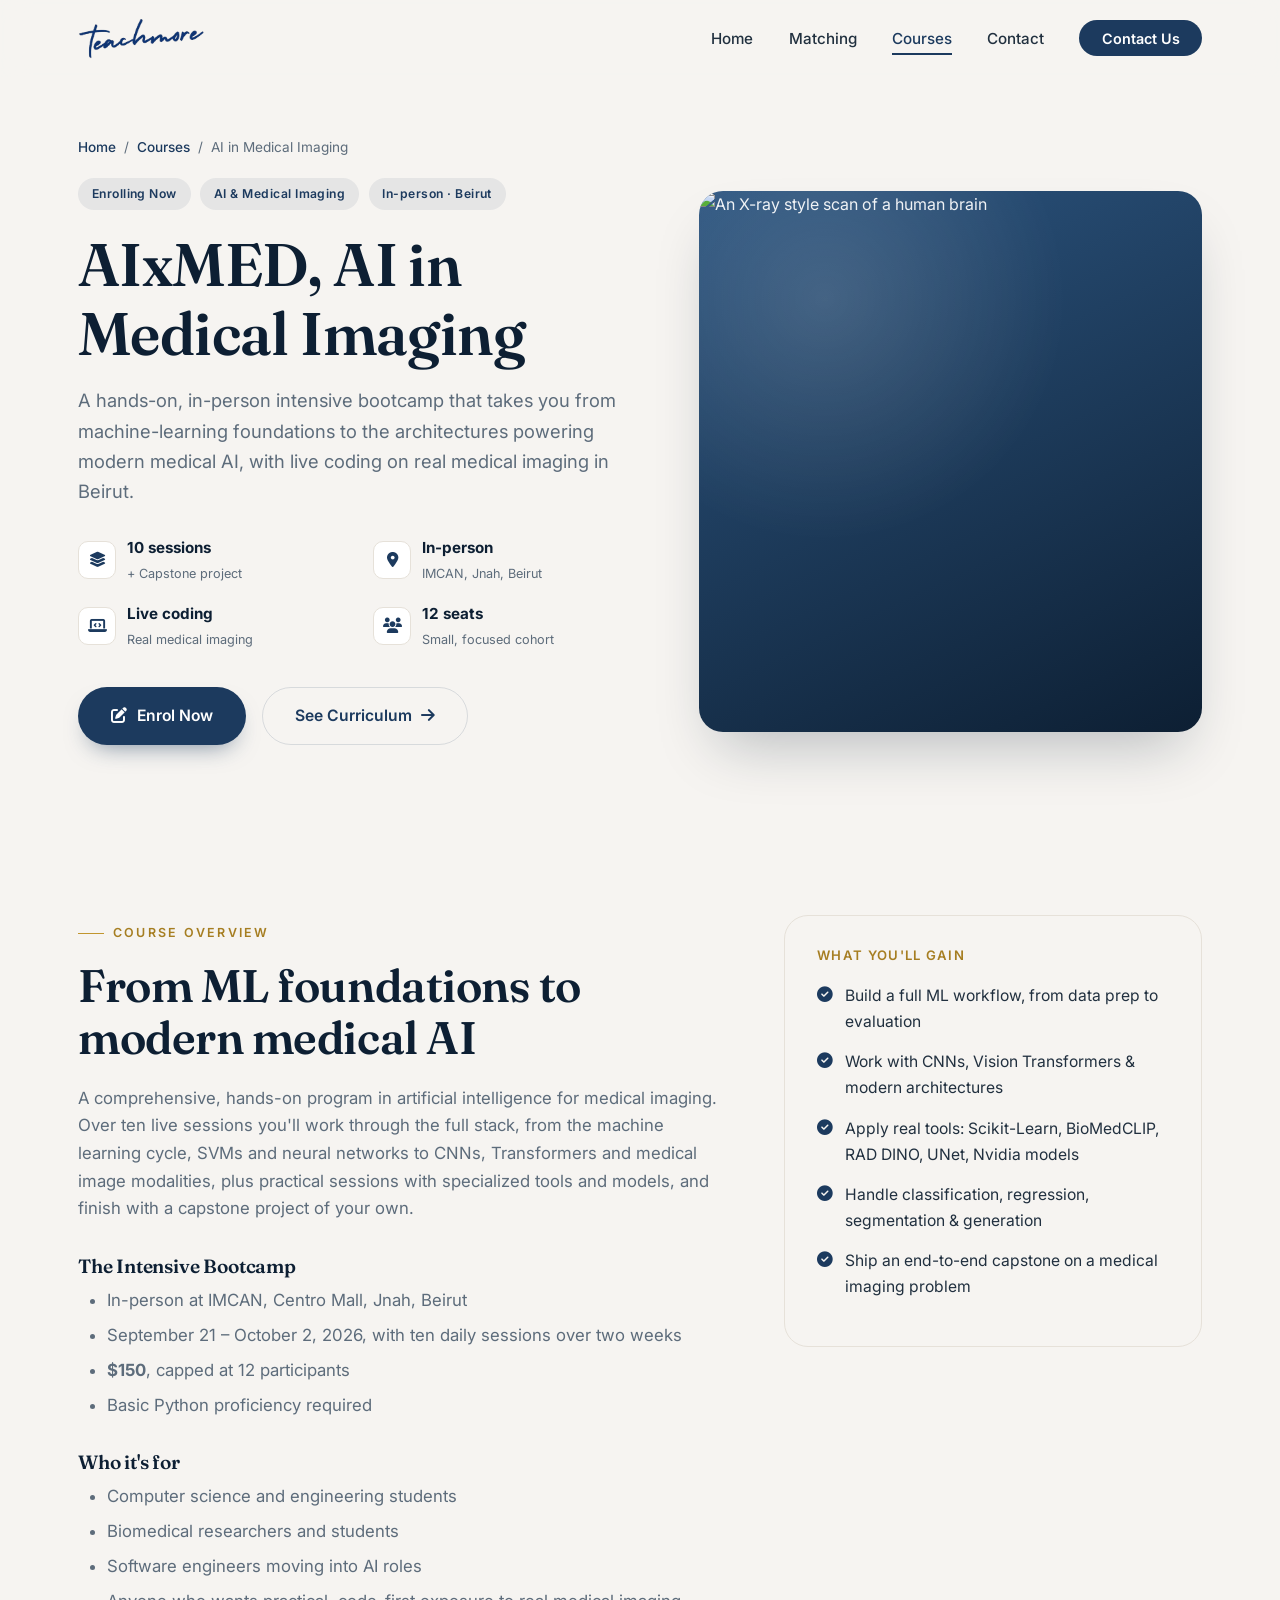
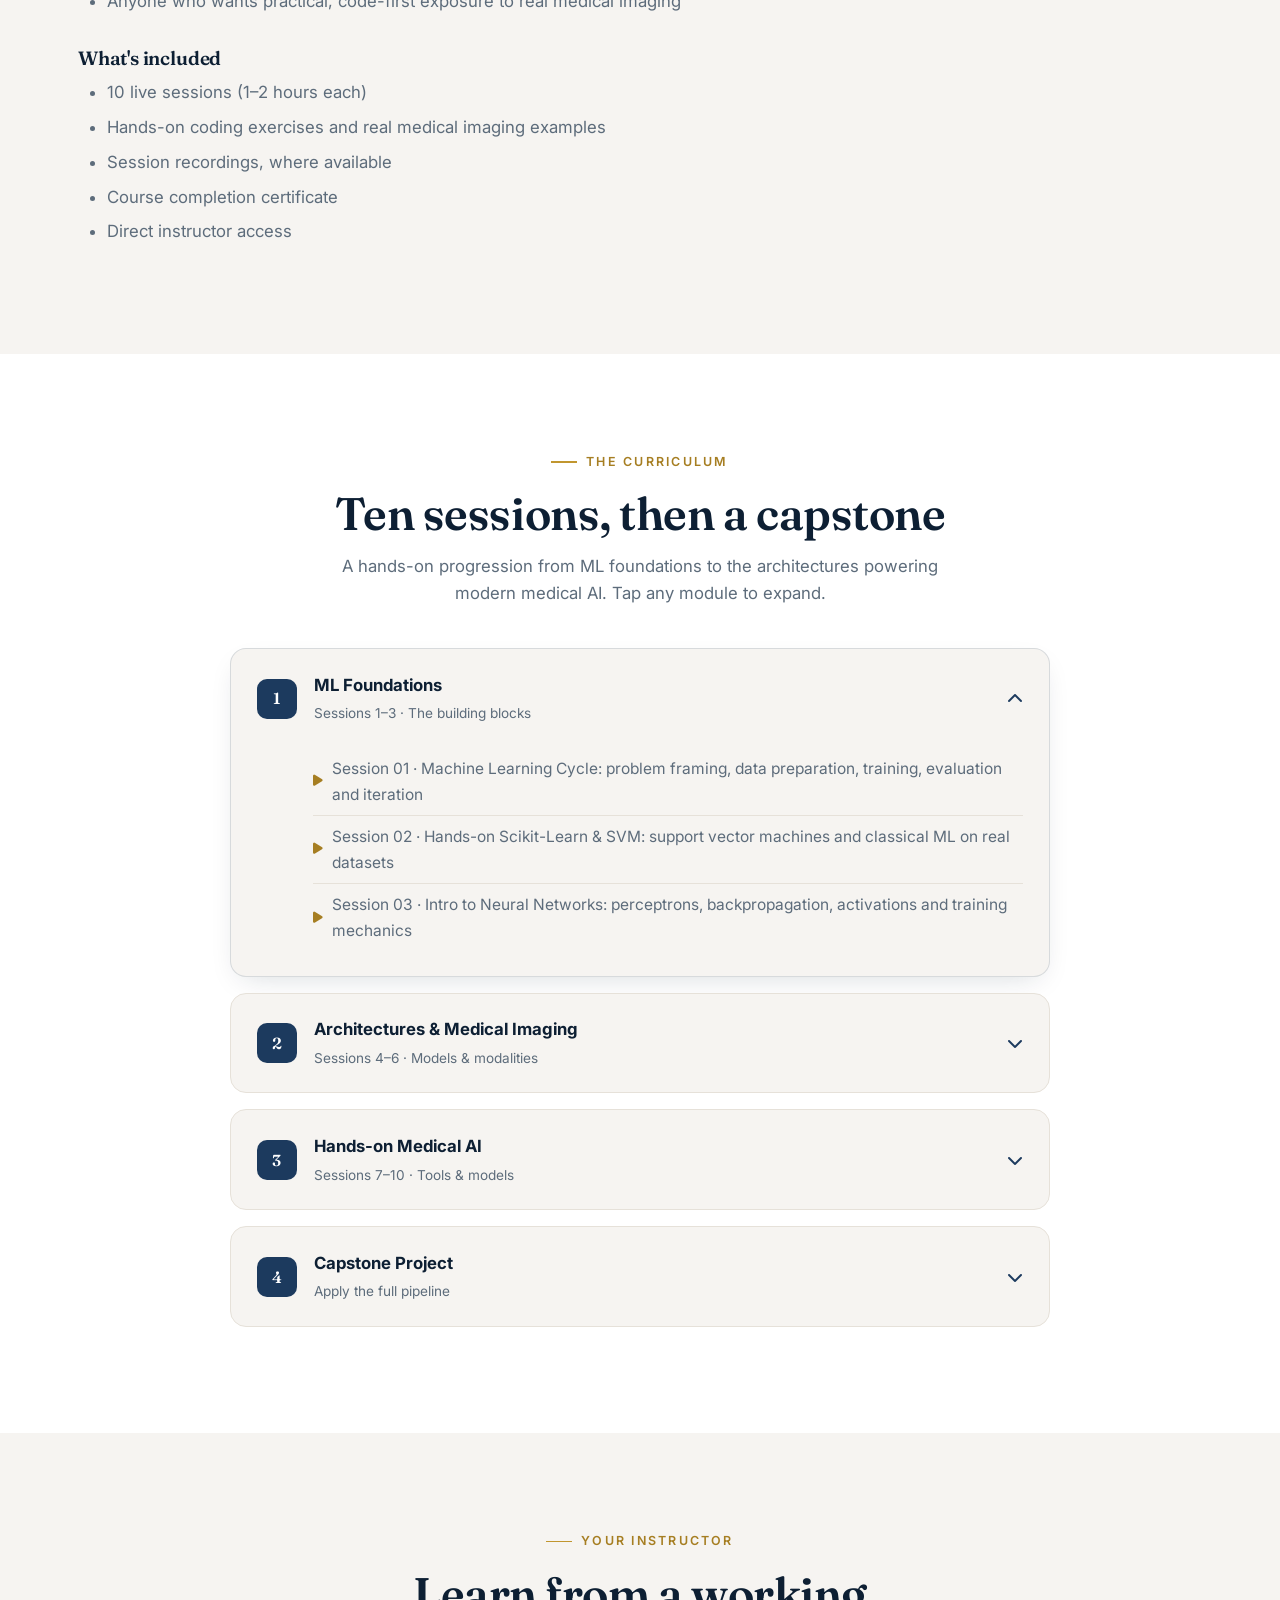
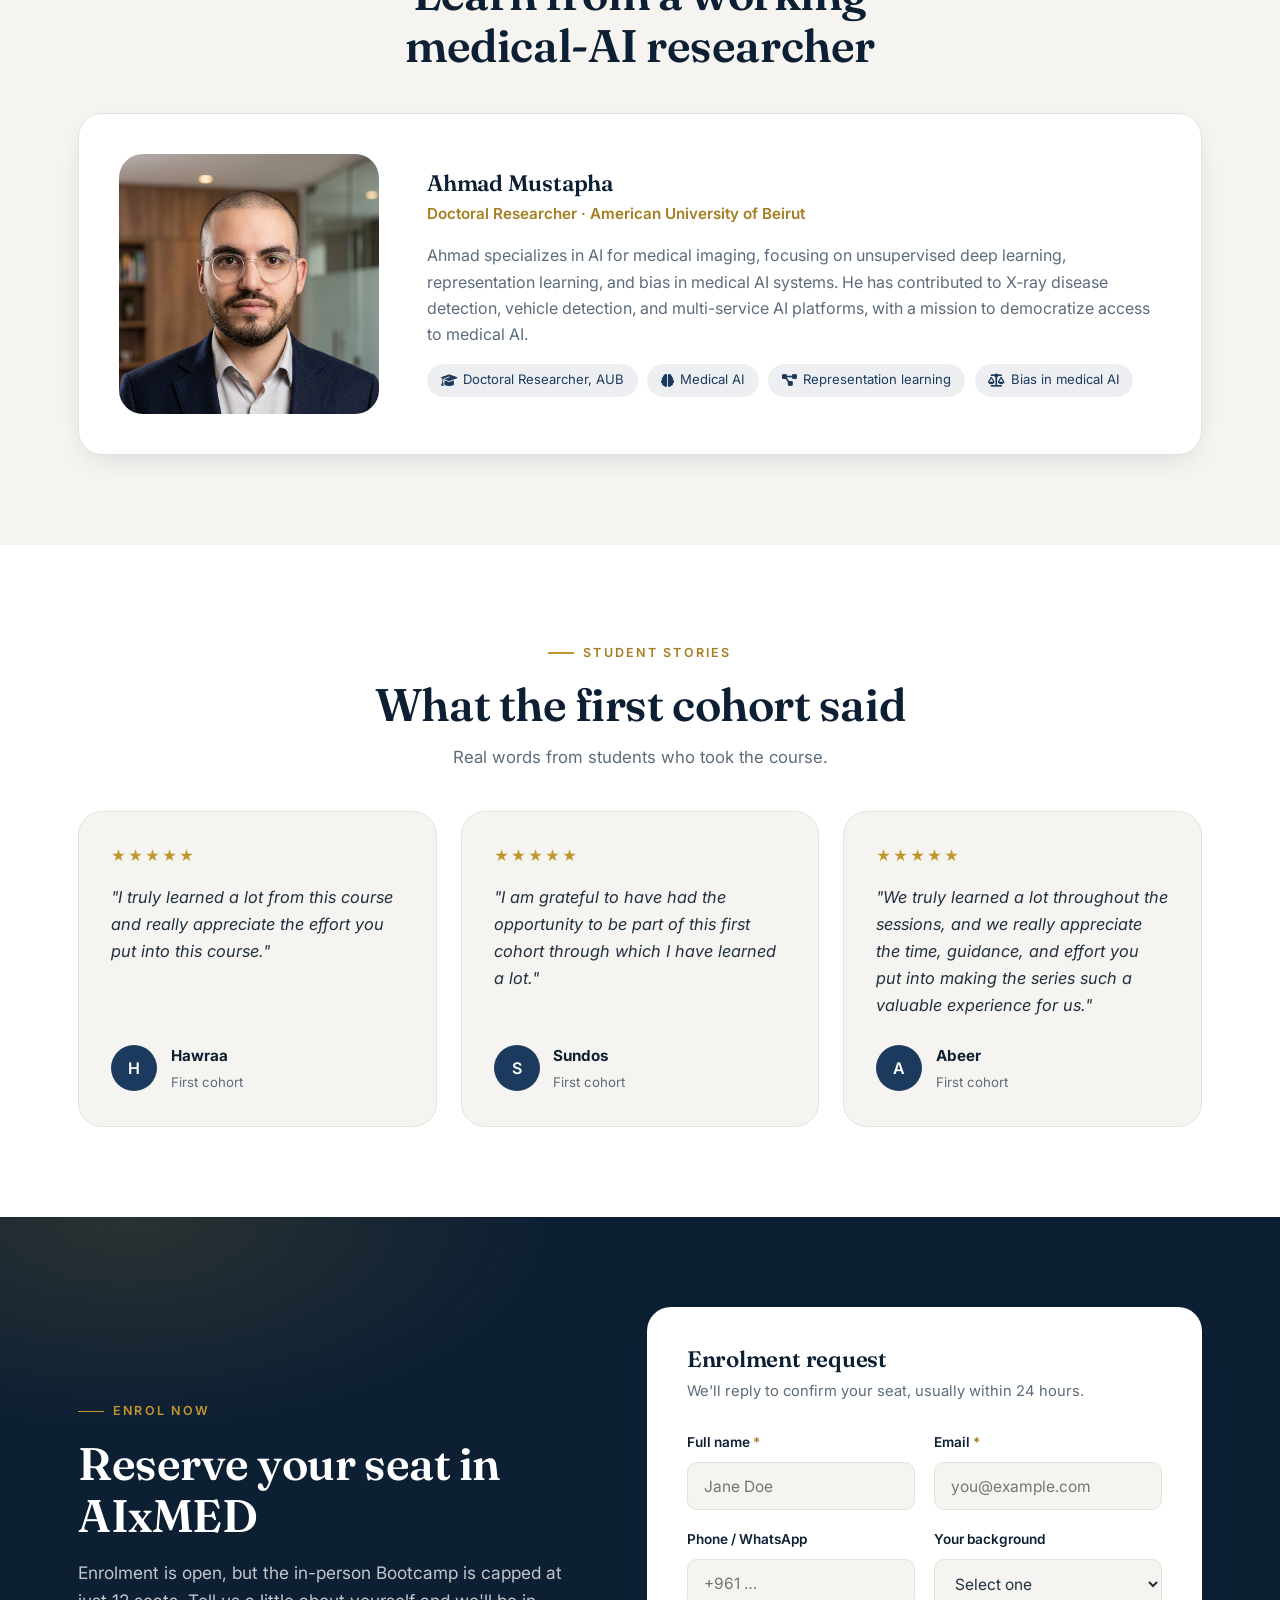
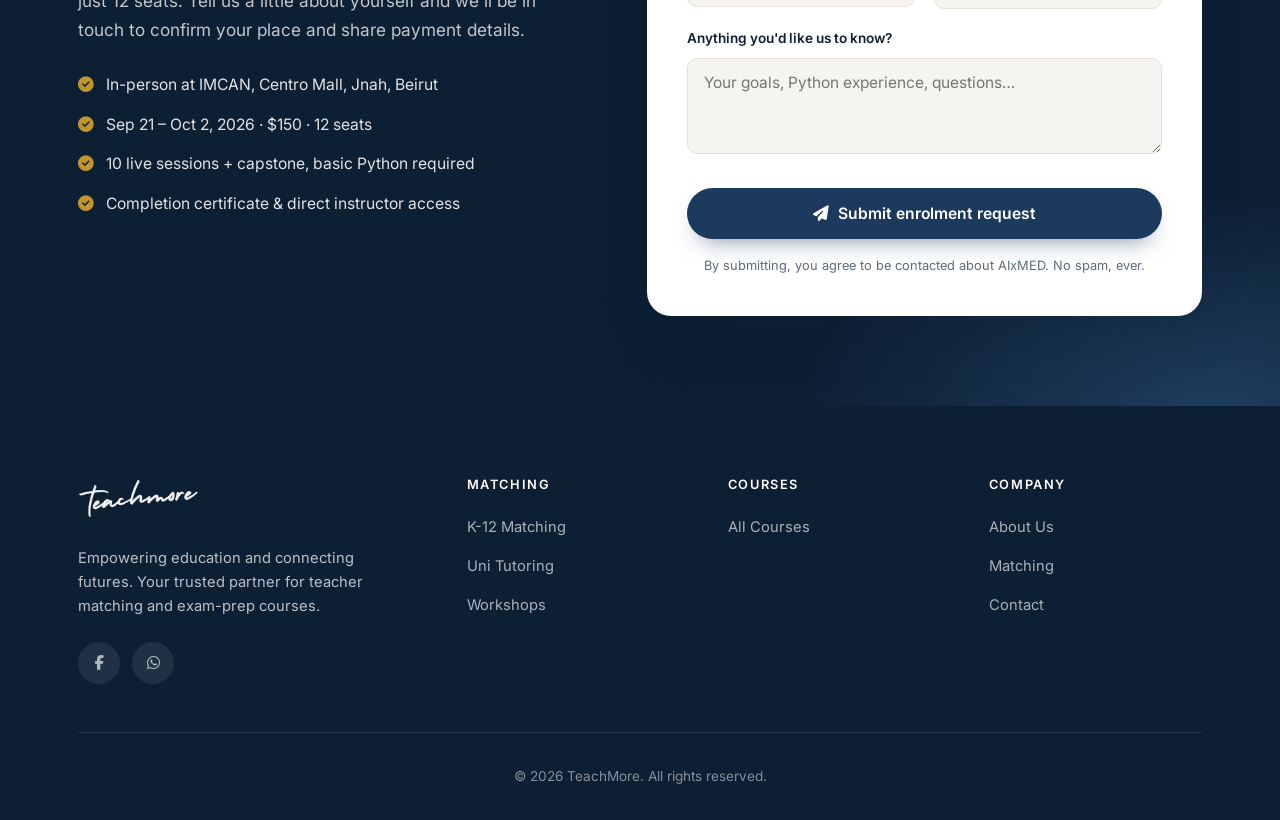
==== commit 6dbc9ad9: "Open AIxMED for enrollment with bootcamp form and testimonials Reframe the AI in Medical Imaging cou" ====
--- a/ai-medical-imaging.html
+++ b/ai-medical-imaging.html
@@ -7,7 +7,7 @@
 
     <title>AI in Medical Imaging Course, TeachMore</title>
     <meta name="description"
-        content="TeachMore's AIxMED course: a hands-on, intensive online series on AI in medical imaging, from machine-learning foundations to CNNs, Transformers and modern generative models.">
+        content="Enrol now in TeachMore's AIxMED course: a hands-on, in-person intensive bootcamp on AI in medical imaging in Beirut, from machine-learning foundations to CNNs, Transformers and modern generative models.">
     <link rel="canonical" href="https://teachmorelb.github.io/ai-medical-imaging.html">
     <link rel="icon" type="image/png" href="assets/favicon.png">
 
@@ -17,11 +17,29 @@
       "@context": "https://schema.org",
       "@type": "Course",
       "name": "AIxMED, AI in Medical Imaging",
-      "description": "A hands-on, intensive online series on artificial intelligence for medical imaging, covering the machine-learning cycle, SVMs, neural networks, CNNs, Transformers, medical image modalities and modern models, with a capstone project.",
+      "description": "A hands-on series on artificial intelligence for medical imaging, covering the machine-learning cycle, SVMs, neural networks, CNNs, Transformers, medical image modalities and modern models, with a capstone project.",
       "provider": {
         "@type": "EducationalOrganization",
         "name": "TeachMore",
         "url": "https://teachmorelb.github.io/"
+      },
+      "hasCourseInstance": {
+        "@type": "CourseInstance",
+        "name": "Intensive Bootcamp",
+        "courseMode": "onsite",
+        "location": {
+          "@type": "Place",
+          "name": "IMCAN, Centro Mall, Jnah, Beirut"
+        },
+        "startDate": "2026-09-21",
+        "endDate": "2026-10-02",
+        "maximumAttendeeCapacity": 12,
+        "offers": {
+          "@type": "Offer",
+          "price": "150",
+          "priceCurrency": "USD",
+          "availability": "https://schema.org/InStock"
+        }
       }
     }
     </script>
@@ -62,32 +80,33 @@
             <div class="course-hero-grid">
                 <div class="fade-up">
                     <div class="course-badges">
-                        <span class="b">Enrolment Closed</span>
+                        <span class="b">Enrolling Now</span>
                         <span class="b">AI & Medical Imaging</span>
-                        <span class="b">100% Online</span>
+                        <span class="b">In-person · Beirut</span>
                     </div>
                     <h1>AIxMED, AI in Medical Imaging</h1>
-                    <p class="lead">A hands-on, intensive online series that takes you from machine-learning foundations
-                        to the architectures powering modern medical AI, with live coding on real medical imaging.</p>
+                    <p class="lead">A hands-on, in-person intensive bootcamp that takes you from machine-learning
+                        foundations to the architectures powering modern medical AI, with live coding on real medical
+                        imaging in Beirut.</p>
 
                     <div class="course-facts">
                         <div class="f"><i class="fas fa-layer-group"></i>
                             <div><b>10 sessions</b><small>+ Capstone project</small></div>
                         </div>
-                        <div class="f"><i class="fas fa-bolt"></i>
-                            <div><b>Intensive</b><small>Concentrated schedule</small></div>
+                        <div class="f"><i class="fas fa-location-dot"></i>
+                            <div><b>In-person</b><small>IMCAN, Jnah, Beirut</small></div>
                         </div>
                         <div class="f"><i class="fas fa-laptop-code"></i>
-                            <div><b>100% Online</b><small>Live coding & exercises</small></div>
-                        </div>
-                        <div class="f"><i class="fas fa-signal"></i>
-                            <div><b>All levels</b><small>No experience to advanced</small></div>
+                            <div><b>Live coding</b><small>Real medical imaging</small></div>
+                        </div>
+                        <div class="f"><i class="fas fa-users"></i>
+                            <div><b>12 seats</b><small>Small, focused cohort</small></div>
                         </div>
                     </div>
 
                     <div class="hero-buttons">
-                        <a href="#curriculum" class="btn btn-primary"><i class="fas fa-list-check"></i> See Curriculum</a>
-                        <a href="index.html#contact" class="btn btn-secondary">Contact Us <i class="fas fa-arrow-right"></i></a>
+                        <a href="#enrol" class="btn btn-primary"><i class="fas fa-pen-to-square"></i> Enrol Now</a>
+                        <a href="#curriculum" class="btn btn-secondary">See Curriculum <i class="fas fa-arrow-right"></i></a>
                     </div>
                 </div>
 
@@ -106,22 +125,30 @@
                 <div class="prose fade-up">
                     <span class="eyebrow">Course overview</span>
                     <h2 style="margin-bottom:1.25rem;">From ML foundations to modern medical AI</h2>
-                    <p>A comprehensive, intensive online program offering hands-on instruction in artificial
-                        intelligence for medical imaging. Over ten live sessions you'll work through the full stack, from
-                        the machine learning cycle, SVMs and neural networks to CNNs, Transformers and medical image
-                        modalities, plus practical sessions with specialized tools and models, and finish with a capstone
-                        project of your own.</p>
+                    <p>A comprehensive, hands-on program in artificial intelligence for medical imaging. Over ten live
+                        sessions you'll work through the full stack, from the machine learning cycle, SVMs and neural
+                        networks to CNNs, Transformers and medical image modalities, plus practical sessions with
+                        specialized tools and models, and finish with a capstone project of your own.</p>
+
+                    <h3 style="margin-top:2rem;">The Intensive Bootcamp</h3>
+                    <ul>
+                        <li>In-person at IMCAN, Centro Mall, Jnah, Beirut</li>
+                        <li>September 21 &ndash; October 2, 2026, with ten daily sessions over two weeks</li>
+                        <li><b>$150</b>, capped at 12 participants</li>
+                        <li>Basic Python proficiency required</li>
+                    </ul>
 
                     <h3 style="margin-top:2rem;">Who it's for</h3>
                     <ul>
-                        <li>Professionals seeking hands-on progression in medical AI</li>
-                        <li>Learners from no experience through to advanced practitioners</li>
+                        <li>Computer science and engineering students</li>
+                        <li>Biomedical researchers and students</li>
+                        <li>Software engineers moving into AI roles</li>
                         <li>Anyone who wants practical, code-first exposure to real medical imaging</li>
                     </ul>
 
                     <h3 style="margin-top:2rem;">What's included</h3>
                     <ul>
-                        <li>10 live online sessions (1&ndash;2 hours each)</li>
+                        <li>10 live sessions (1&ndash;2 hours each)</li>
                         <li>Hands-on coding exercises and real medical imaging examples</li>
                         <li>Session recordings, where available</li>
                         <li>Course completion certificate</li>
@@ -161,9 +188,9 @@
                     </div>
                     <div class="module-body">
                         <ul>
-                            <li><i class="fas fa-play"></i> Session 01 — Machine Learning Cycle: problem framing, data preparation, training, evaluation and iteration</li>
-                            <li><i class="fas fa-play"></i> Session 02 — Hands-on Scikit-Learn &amp; SVM: support vector machines and classical ML on real datasets</li>
-                            <li><i class="fas fa-play"></i> Session 03 — Intro to Neural Networks: perceptrons, backpropagation, activations and training mechanics</li>
+                            <li><i class="fas fa-play"></i> Session 01 · Machine Learning Cycle: problem framing, data preparation, training, evaluation and iteration</li>
+                            <li><i class="fas fa-play"></i> Session 02 · Hands-on Scikit-Learn &amp; SVM: support vector machines and classical ML on real datasets</li>
+                            <li><i class="fas fa-play"></i> Session 03 · Intro to Neural Networks: perceptrons, backpropagation, activations and training mechanics</li>
                         </ul>
                     </div>
                 </div>
@@ -176,9 +203,9 @@
                     </div>
                     <div class="module-body">
                         <ul>
-                            <li><i class="fas fa-play"></i> Session 04 — CNNs &amp; Transformers: convolutional networks and Vision Transformers for imaging</li>
-                            <li><i class="fas fa-play"></i> Session 05 — Medical Image Modalities: X-ray, MRI, CT, ultrasound and pathology, their challenges and preprocessing</li>
-                            <li><i class="fas fa-play"></i> Session 06 — Medical Tasks: classification, regression, segmentation and generation as core paradigms</li>
+                            <li><i class="fas fa-play"></i> Session 04 · CNNs &amp; Transformers: convolutional networks and Vision Transformers for imaging</li>
+                            <li><i class="fas fa-play"></i> Session 05 · Medical Image Modalities: X-ray, MRI, CT, ultrasound and pathology, their challenges and preprocessing</li>
+                            <li><i class="fas fa-play"></i> Session 06 · Medical Tasks: classification, regression, segmentation and generation as core paradigms</li>
                         </ul>
                     </div>
                 </div>
@@ -191,10 +218,10 @@
                     </div>
                     <div class="module-body">
                         <ul>
-                            <li><i class="fas fa-play"></i> Session 07 — Classification: BioMedCLIP, vision-language models on biomedical image-text pairs</li>
-                            <li><i class="fas fa-play"></i> Session 08 — Regression: RAD DINO, radiology regression for dose and outcome prediction</li>
-                            <li><i class="fas fa-play"></i> Session 09 — Segmentation: UNet, the gold-standard encoder-decoder architecture</li>
-                            <li><i class="fas fa-play"></i> Session 10 — Generation: Nvidia models for synthetic data and augmentation</li>
+                            <li><i class="fas fa-play"></i> Session 07 · Classification: BioMedCLIP, vision-language models on biomedical image-text pairs</li>
+                            <li><i class="fas fa-play"></i> Session 08 · Regression: RAD DINO, radiology regression for dose and outcome prediction</li>
+                            <li><i class="fas fa-play"></i> Session 09 · Segmentation: UNet, the gold-standard encoder-decoder architecture</li>
+                            <li><i class="fas fa-play"></i> Session 10 · Generation: Nvidia models for synthetic data and augmentation</li>
                         </ul>
                     </div>
                 </div>
@@ -245,17 +272,113 @@
         </div>
     </section>
 
+    <!-- Testimonials -->
+    <section class="section alt" id="testimonials">
+        <div class="container">
+            <div class="section-title-left fade-up" style="text-align:center;margin-left:auto;margin-right:auto;">
+                <span class="eyebrow" style="justify-content:center;">Student stories</span>
+                <h2>What the first cohort said</h2>
+                <p>Real words from students who took the course.</p>
+            </div>
+            <div class="testimonials-grid">
+                <div class="testimonial fade-up">
+                    <div class="stars">★★★★★</div>
+                    <p class="quote">"I truly learned a lot from this course and really appreciate the effort you put
+                        into this course."</p>
+                    <div class="who">
+                        <div class="avatar">H</div>
+                        <div><b>Hawraa</b><small>First cohort</small></div>
+                    </div>
+                </div>
+                <div class="testimonial fade-up">
+                    <div class="stars">★★★★★</div>
+                    <p class="quote">"I am grateful to have had the opportunity to be part of this first cohort through
+                        which I have learned a lot."</p>
+                    <div class="who">
+                        <div class="avatar">S</div>
+                        <div><b>Sundos</b><small>First cohort</small></div>
+                    </div>
+                </div>
+                <div class="testimonial fade-up">
+                    <div class="stars">★★★★★</div>
+                    <p class="quote">"We truly learned a lot throughout the sessions, and we really appreciate the time,
+                        guidance, and effort you put into making the series such a valuable experience for us."</p>
+                    <div class="who">
+                        <div class="avatar">A</div>
+                        <div><b>Abeer</b><small>First cohort</small></div>
+                    </div>
+                </div>
+            </div>
+        </div>
+    </section>
+
     <!-- Enrol / Contact form -->
     <section class="enroll" id="enrol">
         <div class="container">
-            <div class="enroll-copy fade-up" style="text-align:center;max-width:640px;margin:0 auto;">
-                <span class="eyebrow" style="justify-content:center;">Enrolment status</span>
-                <h2>Enrolment is currently closed</h2>
-                <p>This online course is not accepting new students at the moment. Follow us or reach out through our
-                    contact page and we'll let you know when the next cohort opens.</p>
-                <div class="hero-buttons" style="justify-content:center;">
-                    <a href="index.html#contact" class="btn btn-primary">Contact Us <i class="fas fa-arrow-right"></i></a>
-                    <a href="courses.html" class="btn btn-secondary"><i class="fas fa-list-check"></i> Browse Courses</a>
+            <div class="enroll-grid">
+                <div class="enroll-copy fade-up">
+                    <span class="eyebrow">Enrol now</span>
+                    <h2>Reserve your seat in AIxMED</h2>
+                    <p>Enrolment is open, but the in-person Bootcamp is capped at just 12 seats. Tell us a little about
+                        yourself and we'll be in touch to confirm your place and share payment details.</p>
+                    <ul class="points">
+                        <li><i class="fas fa-circle-check"></i> In-person at IMCAN, Centro Mall, Jnah, Beirut</li>
+                        <li><i class="fas fa-circle-check"></i> Sep 21 &ndash; Oct 2, 2026 &middot; $150 &middot; 12 seats</li>
+                        <li><i class="fas fa-circle-check"></i> 10 live sessions + capstone, basic Python required</li>
+                        <li><i class="fas fa-circle-check"></i> Completion certificate &amp; direct instructor access</li>
+                    </ul>
+                </div>
+
+                <div class="form-card fade-up">
+                    <h3>Enrolment request</h3>
+                    <p class="sub">We'll reply to confirm your seat, usually within 24 hours.</p>
+                    <form action="https://formsubmit.co/ahmad.m.mustapha@hotmail.com" method="POST">
+                        <!-- FormSubmit settings -->
+                        <input type="hidden" name="_subject" value="New AIxMED enrolment request">
+                        <input type="hidden" name="course" value="AIxMED Intensive Bootcamp (in-person, Sep 21–Oct 2 2026, $150)">
+                        <input type="hidden" name="_template" value="table">
+                        <input type="hidden" name="_captcha" value="false">
+                        <input type="hidden" name="_next" value="https://teachmorelb.com/thanks.html">
+                        <!-- Honeypot -->
+                        <input type="text" name="_honey" style="display:none">
+
+                        <div class="form-row">
+                            <div class="form-field">
+                                <label for="name">Full name <span class="req">*</span></label>
+                                <input type="text" id="name" name="name" placeholder="Jane Doe" required>
+                            </div>
+                            <div class="form-field">
+                                <label for="email">Email <span class="req">*</span></label>
+                                <input type="email" id="email" name="email" placeholder="you@example.com" required>
+                            </div>
+                        </div>
+
+                        <div class="form-row">
+                            <div class="form-field">
+                                <label for="phone">Phone / WhatsApp</label>
+                                <input type="tel" id="phone" name="phone" placeholder="+961 …">
+                            </div>
+                            <div class="form-field">
+                                <label for="background">Your background</label>
+                                <select id="background" name="background">
+                                    <option value="" disabled selected>Select one</option>
+                                    <option value="CS / engineering student">CS / engineering student</option>
+                                    <option value="Biomedical researcher or student">Biomedical researcher or student</option>
+                                    <option value="Software engineer">Software engineer</option>
+                                    <option value="Healthcare professional">Healthcare professional</option>
+                                    <option value="Other">Other</option>
+                                </select>
+                            </div>
+                        </div>
+
+                        <div class="form-field">
+                            <label for="message">Anything you'd like us to know?</label>
+                            <textarea id="message" name="message" placeholder="Your goals, Python experience, questions…"></textarea>
+                        </div>
+
+                        <button type="submit" class="btn btn-primary"><i class="fas fa-paper-plane"></i> Submit enrolment request</button>
+                        <p class="form-note">By submitting, you agree to be contacted about AIxMED. No spam, ever.</p>
+                    </form>
                 </div>
             </div>
         </div>
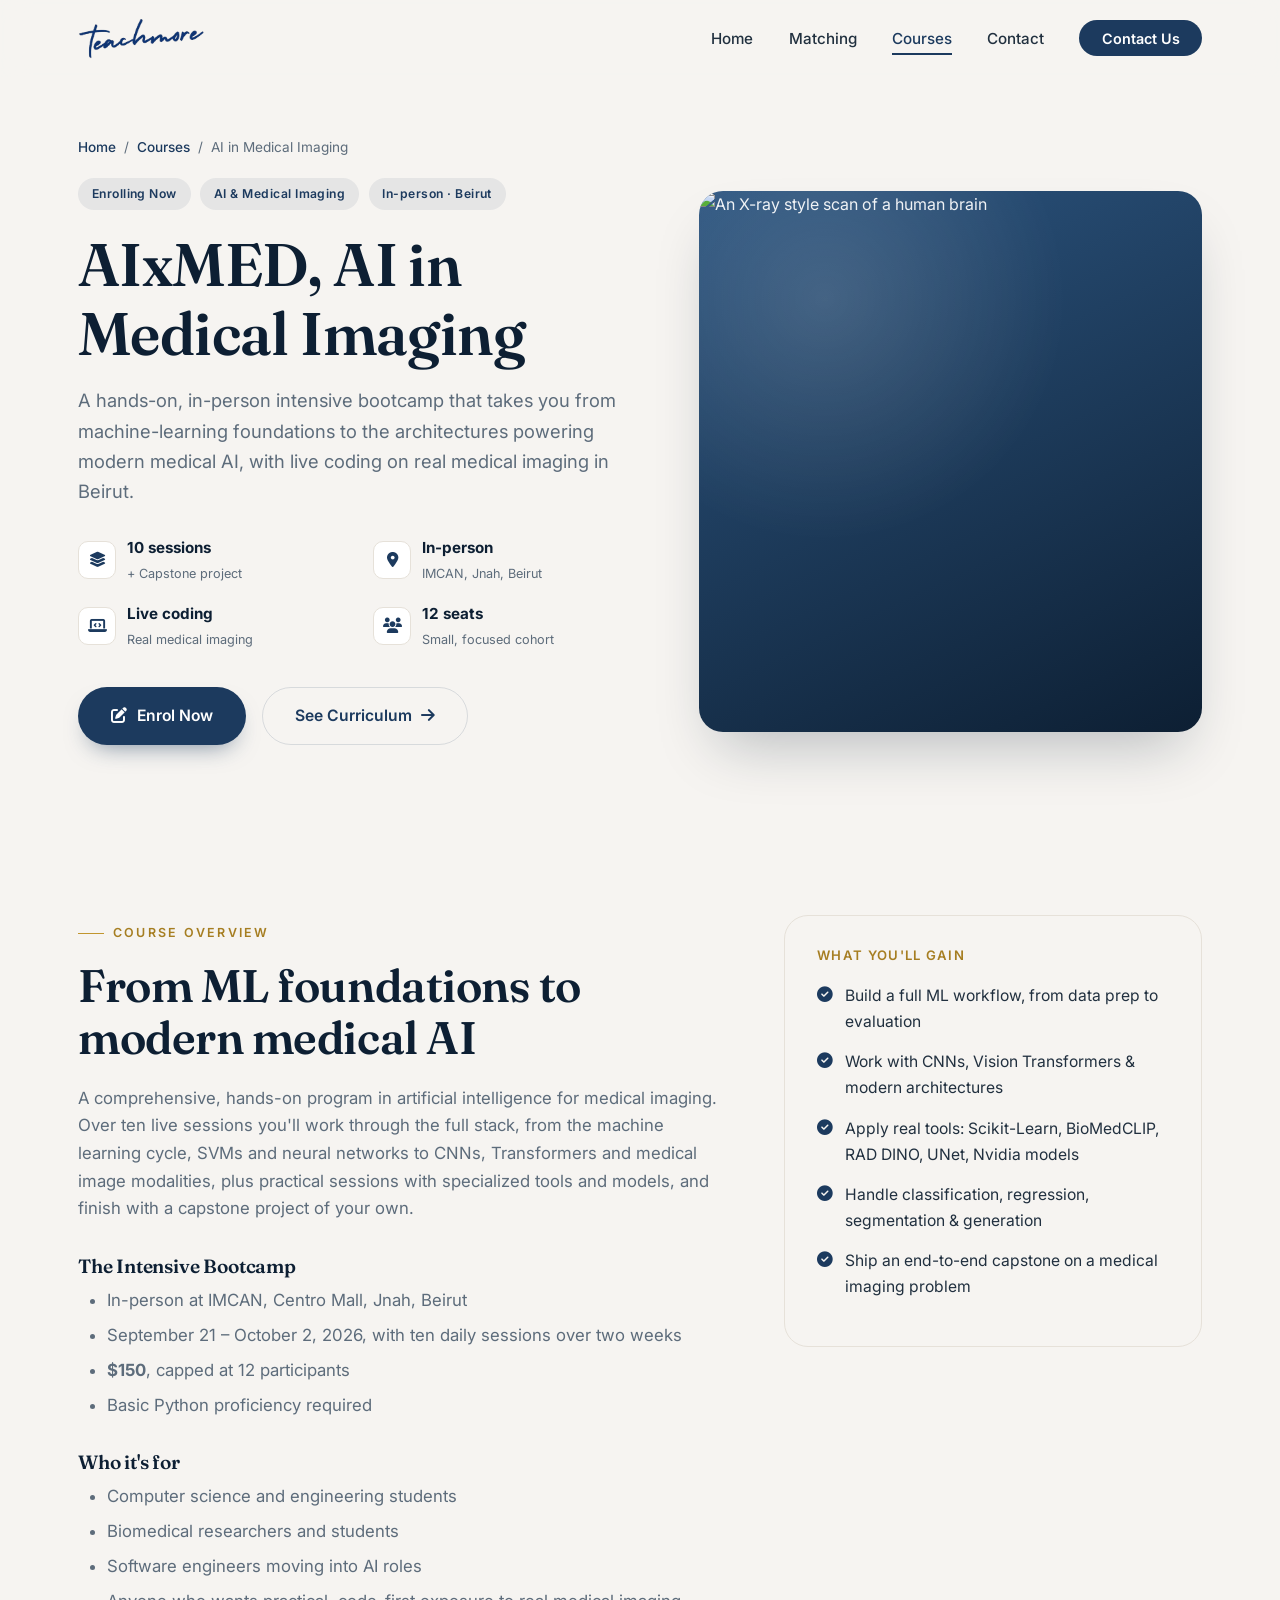
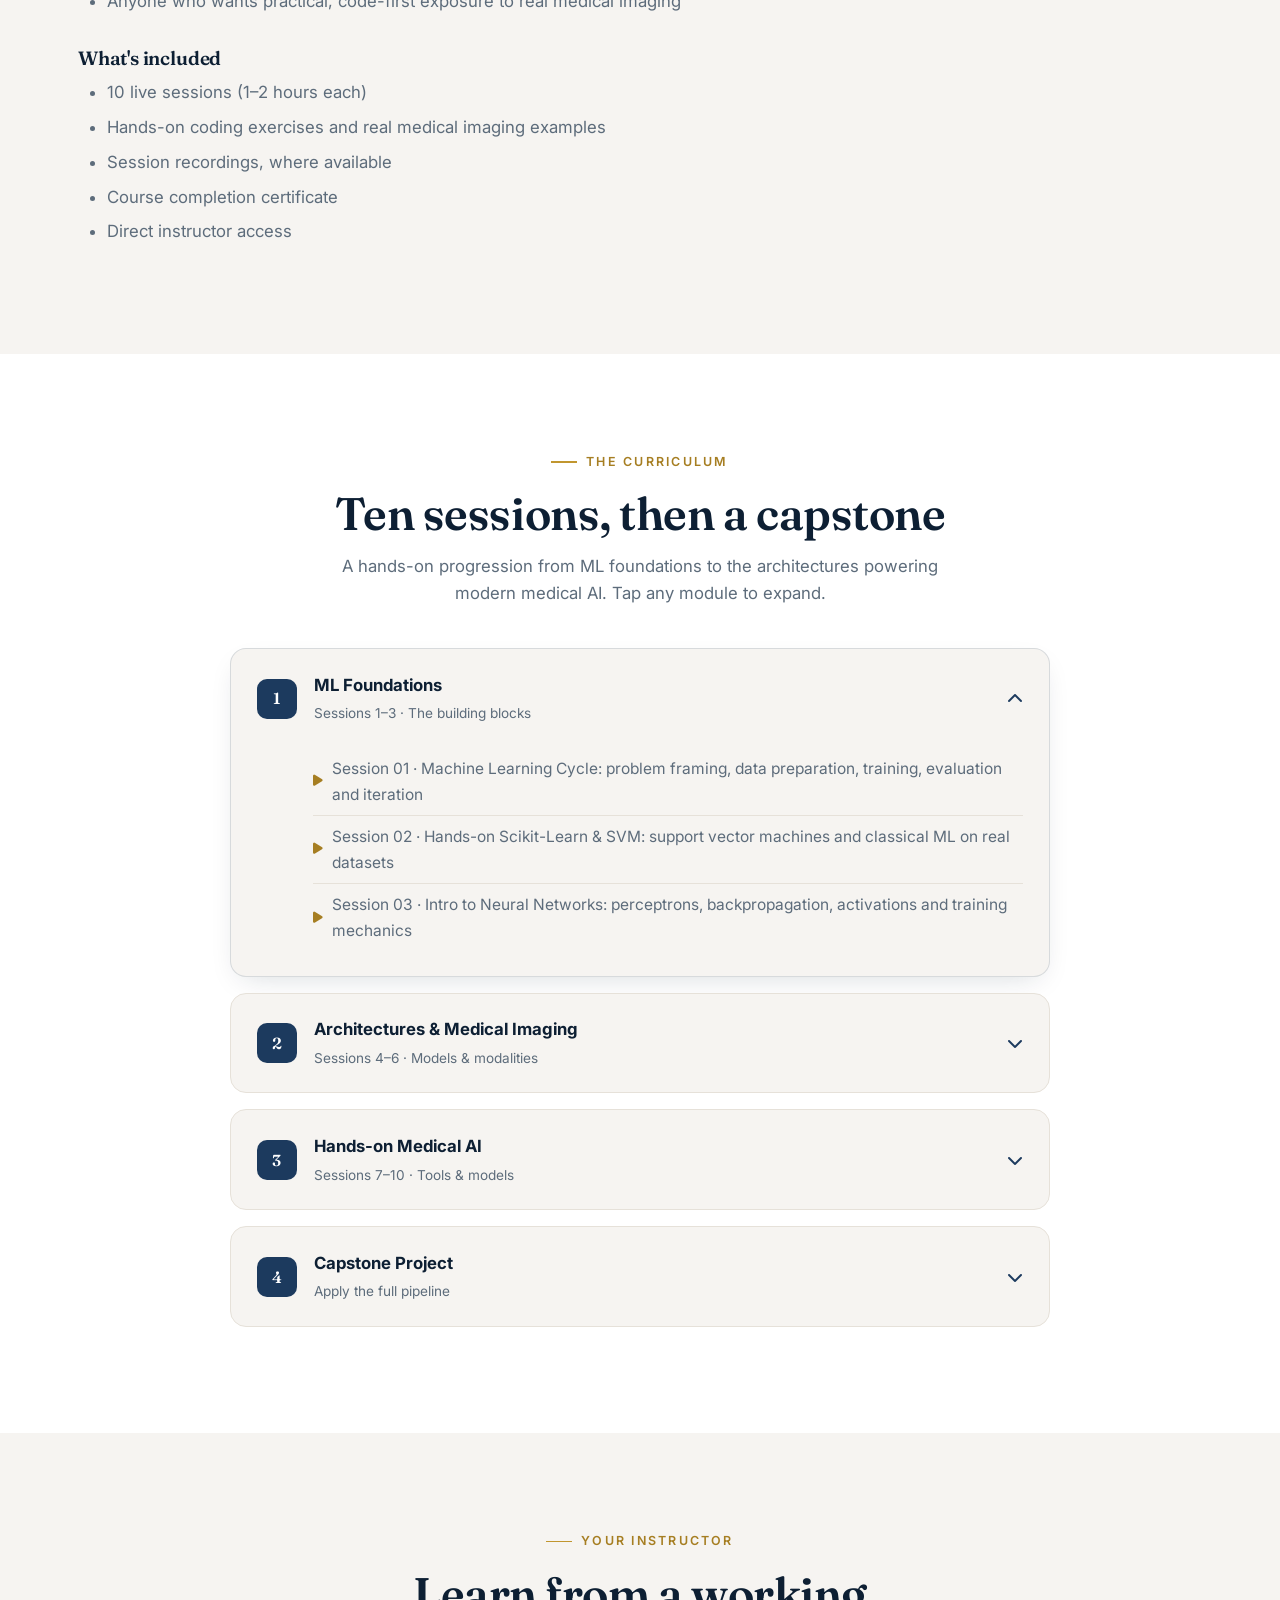
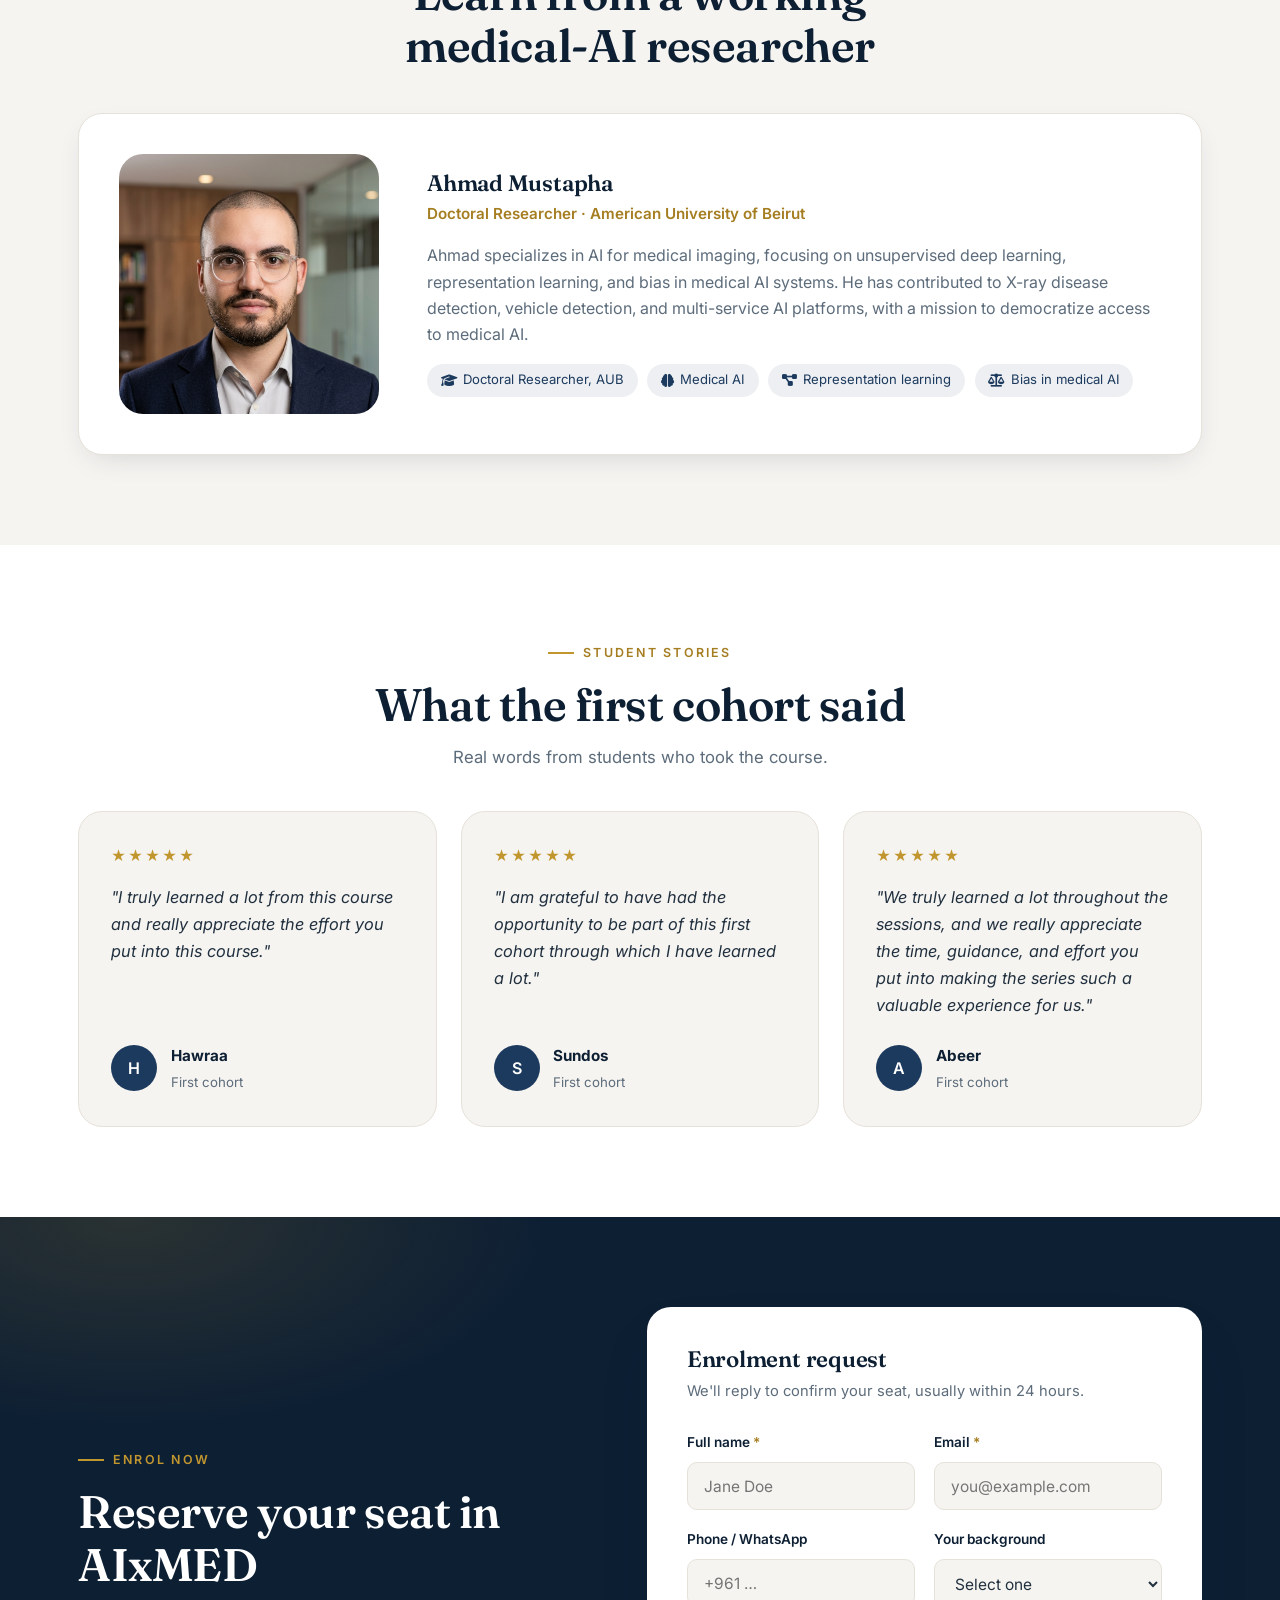
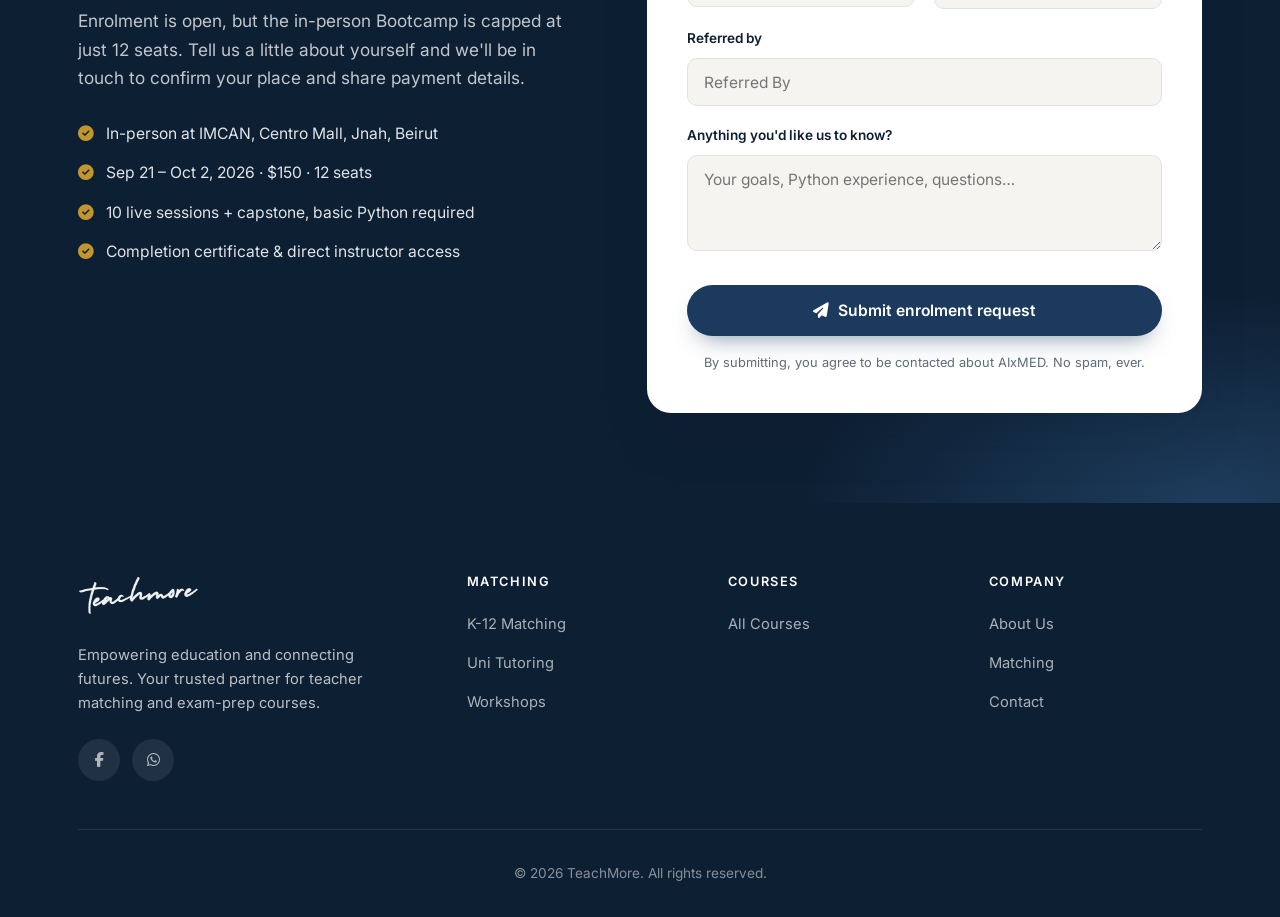
==== commit b31addf8: "Add AIxMED referral flow with success message and shareable link On submit, show an in-page success " ====
--- a/ai-medical-imaging.html
+++ b/ai-medical-imaging.html
@@ -330,9 +330,10 @@
                 </div>
 
                 <div class="form-card fade-up">
+                    <div id="enrolFormWrap">
                     <h3>Enrolment request</h3>
                     <p class="sub">We'll reply to confirm your seat, usually within 24 hours.</p>
-                    <form action="https://formsubmit.co/ahmad.m.mustapha@hotmail.com" method="POST">
+                    <form id="enrolForm" action="https://formsubmit.co/ahmad.m.mustapha@hotmail.com" method="POST">
                         <!-- FormSubmit settings -->
                         <input type="hidden" name="_subject" value="New AIxMED enrolment request">
                         <input type="hidden" name="course" value="AIxMED Intensive Bootcamp (in-person, Sep 21–Oct 2 2026, $150)">
@@ -372,6 +373,11 @@
                         </div>
 
                         <div class="form-field">
+                            <label for="referred_by" id="referredByLabel">Referred by</label>
+                            <input type="text" id="referred_by" name="referred_by" placeholder="Referred By">
+                        </div>
+
+                        <div class="form-field">
                             <label for="message">Anything you'd like us to know?</label>
                             <textarea id="message" name="message" placeholder="Your goals, Python experience, questions…"></textarea>
                         </div>
@@ -379,6 +385,22 @@
                         <button type="submit" class="btn btn-primary"><i class="fas fa-paper-plane"></i> Submit enrolment request</button>
                         <p class="form-note">By submitting, you agree to be contacted about AIxMED. No spam, ever.</p>
                     </form>
+                    </div>
+
+                    <!-- Success message (shown after submit) -->
+                    <div id="enrolSuccess" class="enroll-success" hidden>
+                        <div class="success-icon"><i class="fas fa-circle-check"></i></div>
+                        <h3>Registration successful!</h3>
+                        <p class="sub">Thanks for enrolling in AIxMED. We'll reply within 24 hours to confirm your seat and share payment details.</p>
+
+                        <div class="referral-callout">
+                            <p><i class="fas fa-gift"></i> <strong>Earn $15 off your fee.</strong> Share your personal link with colleagues. For every person who registers through it, you get $15 off.</p>
+                            <div class="referral-box">
+                                <input type="text" id="referralLink" class="referral-link" readonly>
+                                <button type="button" id="copyReferral" class="copy-btn"><i class="fas fa-copy"></i> Copy</button>
+                            </div>
+                        </div>
+                    </div>
                 </div>
             </div>
         </div>
@@ -429,6 +451,91 @@
     </footer>
 
     <script src="script.js"></script>
+    <script>
+    // ============================ AIxMED referral + enrolment ============================
+    (function () {
+        const form = document.getElementById('enrolForm');
+        if (!form) return;
+
+        const params = new URLSearchParams(window.location.search);
+        const referredByInput = document.getElementById('referred_by');
+        const referredByLabel = document.getElementById('referredByLabel');
+
+        // Pre-fill and lock the "Referred by" field when arriving through a referral link
+        const ref = (params.get('ref') || '').trim();
+        if (ref && referredByInput) {
+            referredByInput.value = ref;
+            referredByInput.readOnly = true;
+            referredByInput.classList.add('is-locked');
+            referredByInput.removeAttribute('placeholder');
+            if (referredByLabel) referredByLabel.textContent = 'Referred by (Referrer)';
+        }
+
+        function buildReferralLink(email) {
+            const base = window.location.origin + window.location.pathname;
+            return base + '?ref=' + encodeURIComponent(email);
+        }
+
+        function showSuccess(email) {
+            const wrap = document.getElementById('enrolFormWrap');
+            const success = document.getElementById('enrolSuccess');
+            const linkInput = document.getElementById('referralLink');
+            if (linkInput) linkInput.value = buildReferralLink(email);
+            if (wrap) wrap.hidden = true;
+            if (success) {
+                success.hidden = false;
+                success.scrollIntoView({ behavior: 'smooth', block: 'center' });
+            }
+        }
+
+        form.addEventListener('submit', function (e) {
+            e.preventDefault();
+            const submitBtn = form.querySelector('button[type="submit"]');
+            const email = (form.querySelector('#email') || {}).value || '';
+
+            if (submitBtn) {
+                submitBtn.disabled = true;
+                submitBtn.innerHTML = '<i class="fas fa-spinner fa-spin"></i> Submitting…';
+            }
+
+            fetch('https://formsubmit.co/ajax/ahmad.m.mustapha@hotmail.com', {
+                method: 'POST',
+                headers: { 'Accept': 'application/json' },
+                body: new FormData(form)
+            })
+                .then(function (res) { return res.json(); })
+                .then(function () { showSuccess(email.trim()); })
+                .catch(function () {
+                    // On failure, fall back to a normal submit so the request is not lost
+                    form.submit();
+                });
+        });
+
+        // Copy referral link to clipboard
+        const copyBtn = document.getElementById('copyReferral');
+        if (copyBtn) {
+            copyBtn.addEventListener('click', function () {
+                const linkInput = document.getElementById('referralLink');
+                if (!linkInput) return;
+                const done = function () {
+                    copyBtn.classList.add('copied');
+                    copyBtn.innerHTML = '<i class="fas fa-check"></i> Copied!';
+                    setTimeout(function () {
+                        copyBtn.classList.remove('copied');
+                        copyBtn.innerHTML = '<i class="fas fa-copy"></i> Copy';
+                    }, 2000);
+                };
+                if (navigator.clipboard && navigator.clipboard.writeText) {
+                    navigator.clipboard.writeText(linkInput.value).then(done, function () {
+                        linkInput.select(); document.execCommand('copy'); done();
+                    });
+                } else {
+                    linkInput.select(); document.execCommand('copy'); done();
+                }
+            });
+        }
+    })();
+    </script>
 </body>
 
 </html>
--- a/style.css
+++ b/style.css
@@ -1041,6 +1041,65 @@
 .form-row { display: grid; grid-template-columns: 1fr 1fr; gap: 1.15rem; }
 .form-card .btn { width: 100%; justify-content: center; margin-top: 0.5rem; }
 .form-note { font-size: 0.8rem; color: var(--text-muted); text-align: center; margin-top: 1rem; }
+
+/* Locked "Referred by" field (arrived via referral link) */
+.form-field input.is-locked {
+    background: var(--cream-2);
+    color: var(--ink-deep);
+    font-weight: 600;
+    cursor: default;
+}
+
+/* ============================ Enrolment success + referral ============================ */
+.enroll-success { text-align: center; }
+.enroll-success .success-icon {
+    width: 68px; height: 68px; margin: 0 auto 1.1rem;
+    display: grid; place-items: center;
+    border-radius: var(--radius-full);
+    background: rgba(193, 150, 47, 0.12);
+    color: var(--accent-dark);
+    font-size: 2rem;
+}
+.enroll-success h3 { color: var(--ink-deep); margin-bottom: 0.5rem; }
+.enroll-success .sub { color: var(--text-muted); font-size: 0.95rem; margin-bottom: 1.75rem; }
+
+.referral-callout {
+    text-align: left;
+    background: var(--cream);
+    border: 1px solid var(--border);
+    border-radius: var(--radius-md);
+    padding: 1.35rem;
+}
+.referral-callout p { color: var(--text); font-size: 0.95rem; margin-bottom: 1rem; }
+.referral-callout p i { color: var(--accent-dark); margin-right: 0.35rem; }
+
+.referral-box { display: flex; gap: 0.6rem; align-items: stretch; }
+.referral-link {
+    flex: 1; min-width: 0;
+    border: 1px solid var(--border);
+    border-radius: var(--radius-sm);
+    padding: 0.7rem 0.85rem;
+    font-size: 0.9rem;
+    color: var(--ink-deep);
+    background: var(--white);
+}
+.copy-btn {
+    display: inline-flex; align-items: center; gap: 0.4rem;
+    white-space: nowrap;
+    border: none; cursor: pointer;
+    border-radius: var(--radius-sm);
+    padding: 0.7rem 1rem;
+    font-size: 0.9rem; font-weight: 600;
+    background: var(--ink); color: var(--white);
+    transition: var(--transition);
+}
+.copy-btn:hover { background: var(--ink-dark); }
+.copy-btn.copied { background: var(--accent-dark); }
+
+@media (max-width: 520px) {
+    .referral-box { flex-direction: column; }
+    .copy-btn { justify-content: center; }
+}
 
 /* ============================ Animations ============================ */
 .fade-up {
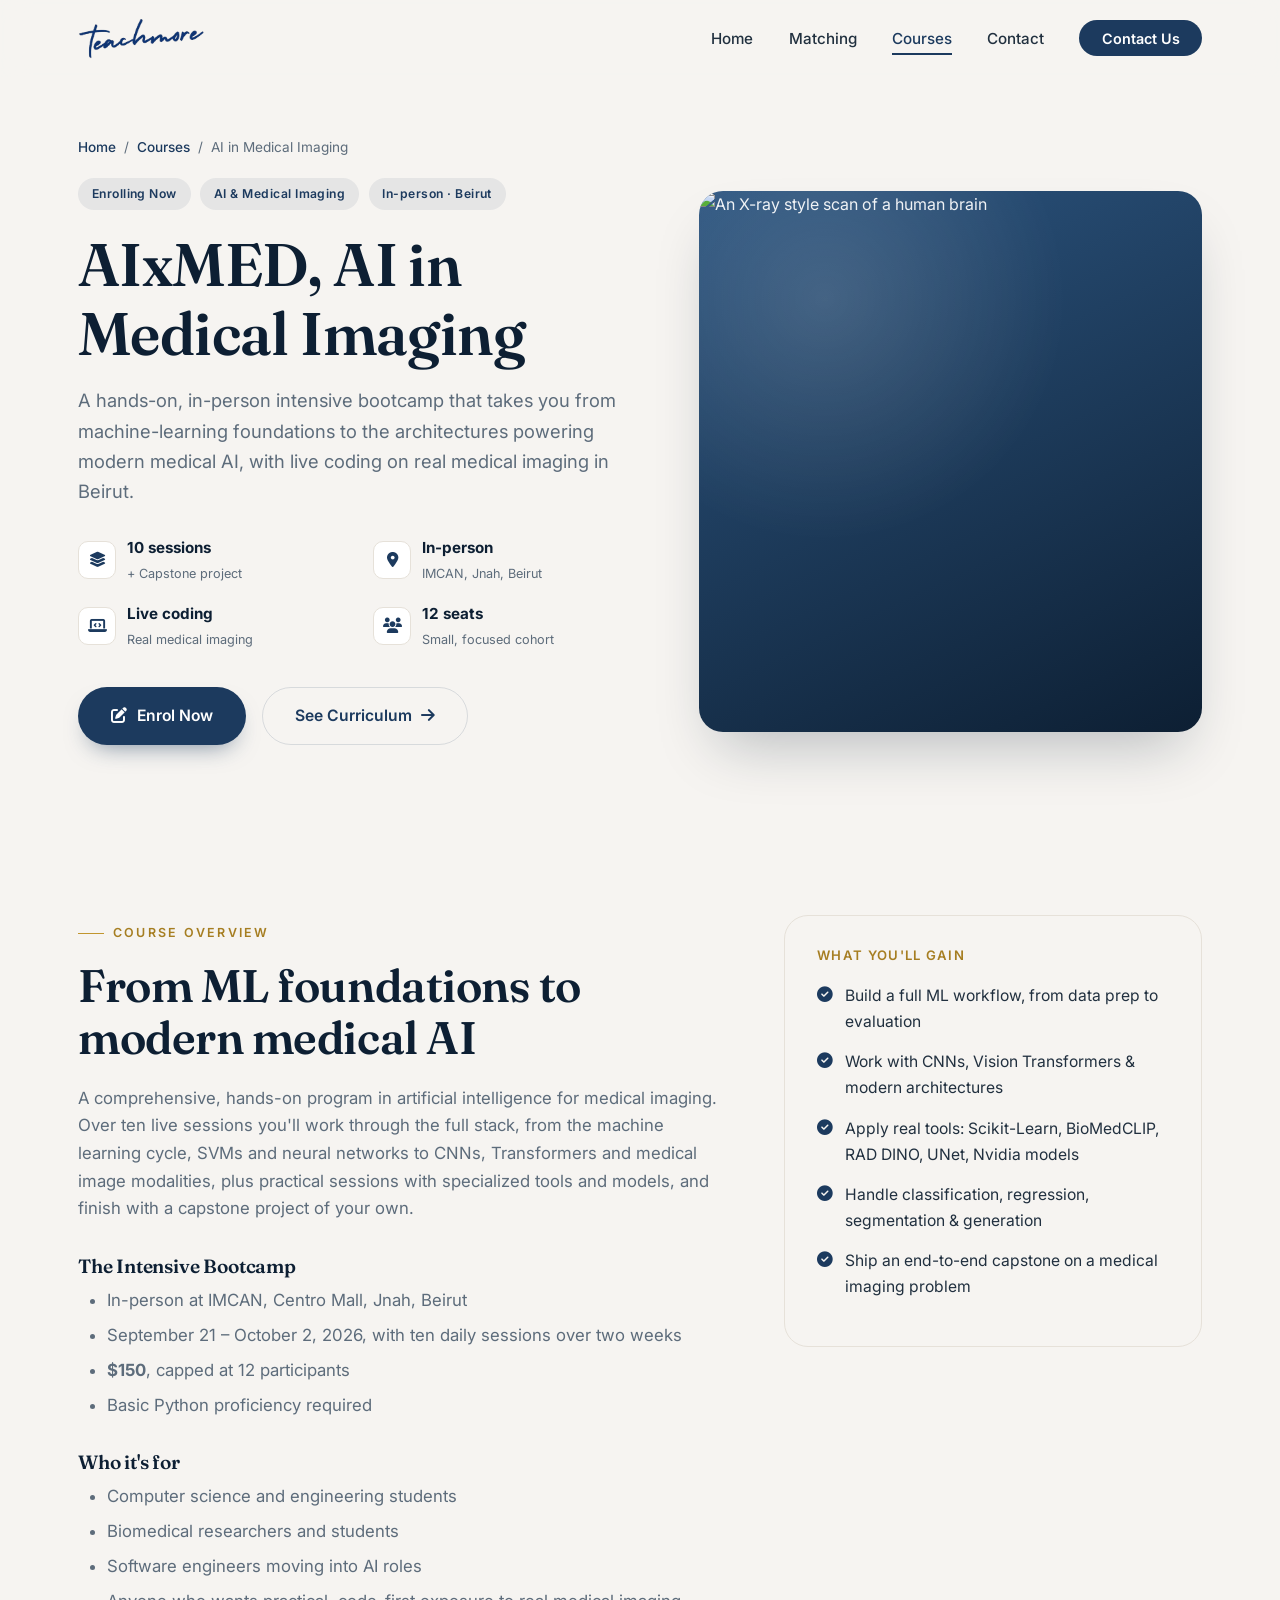
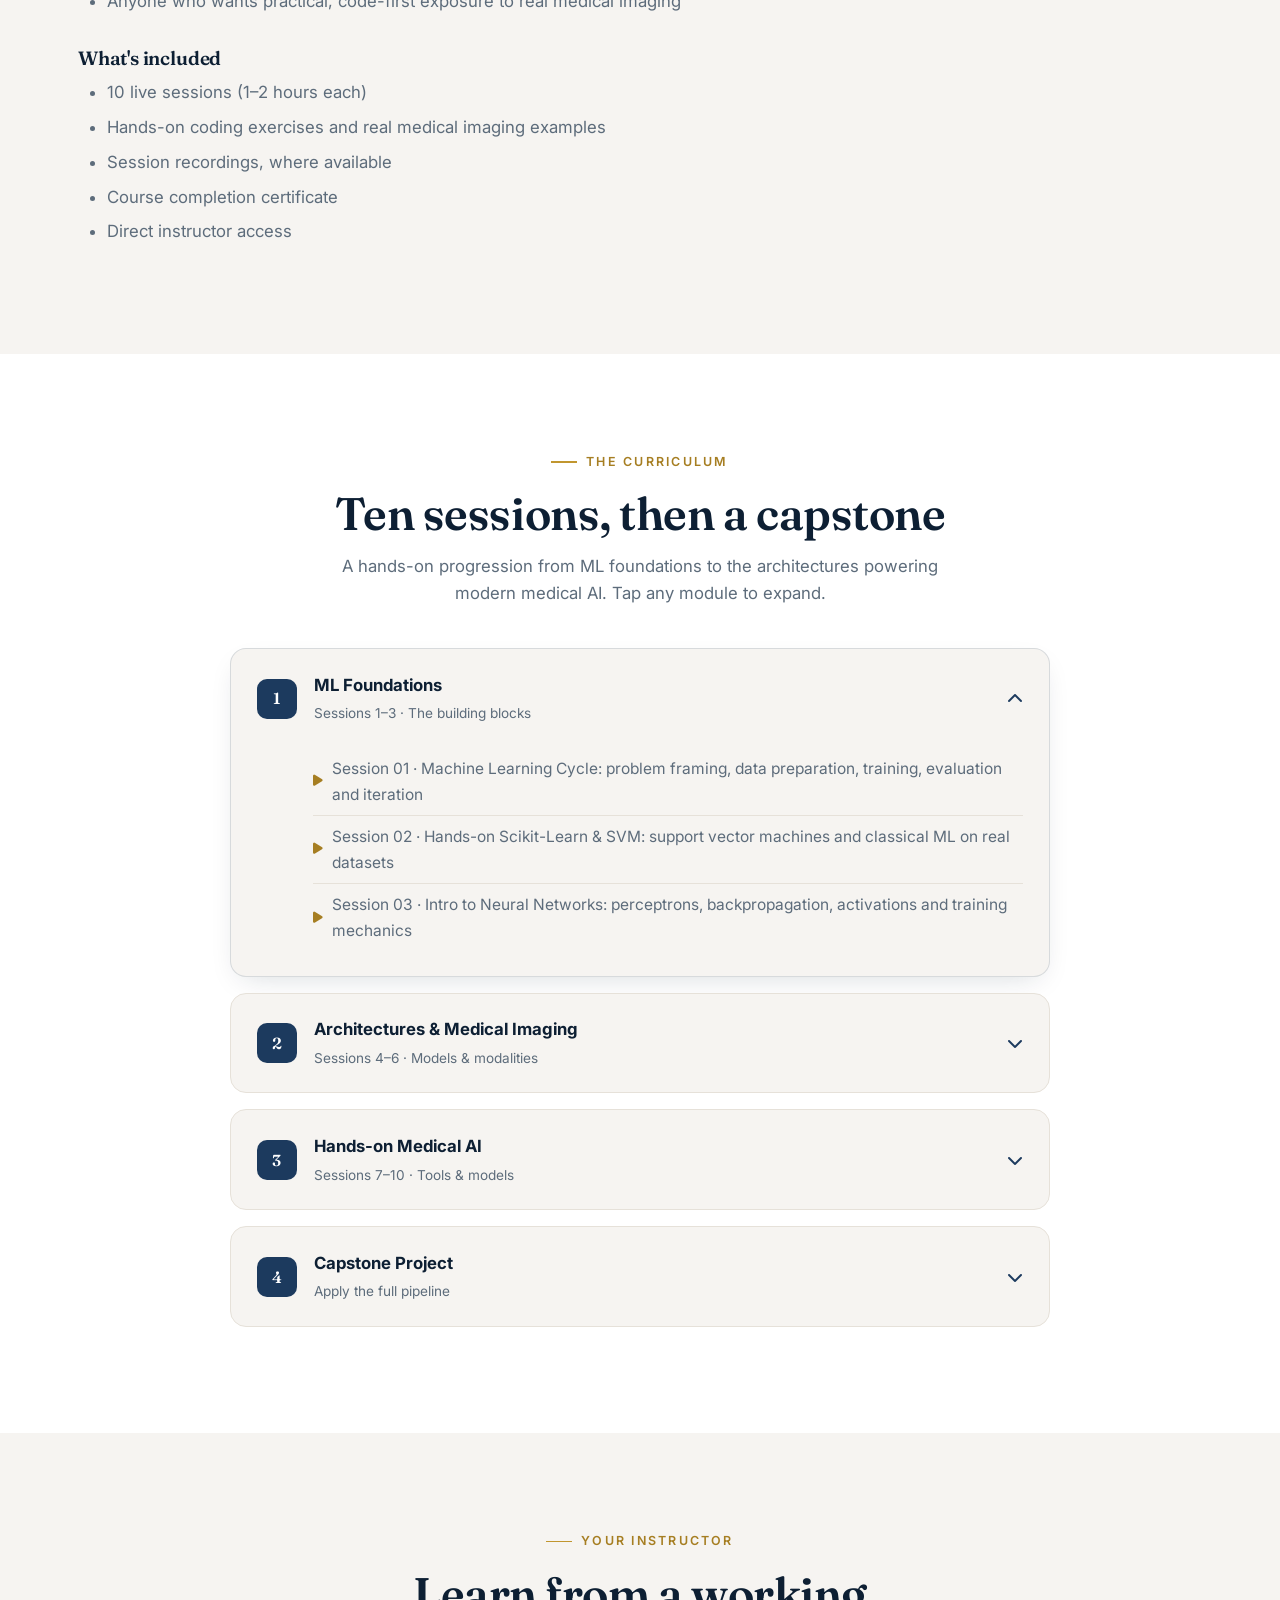
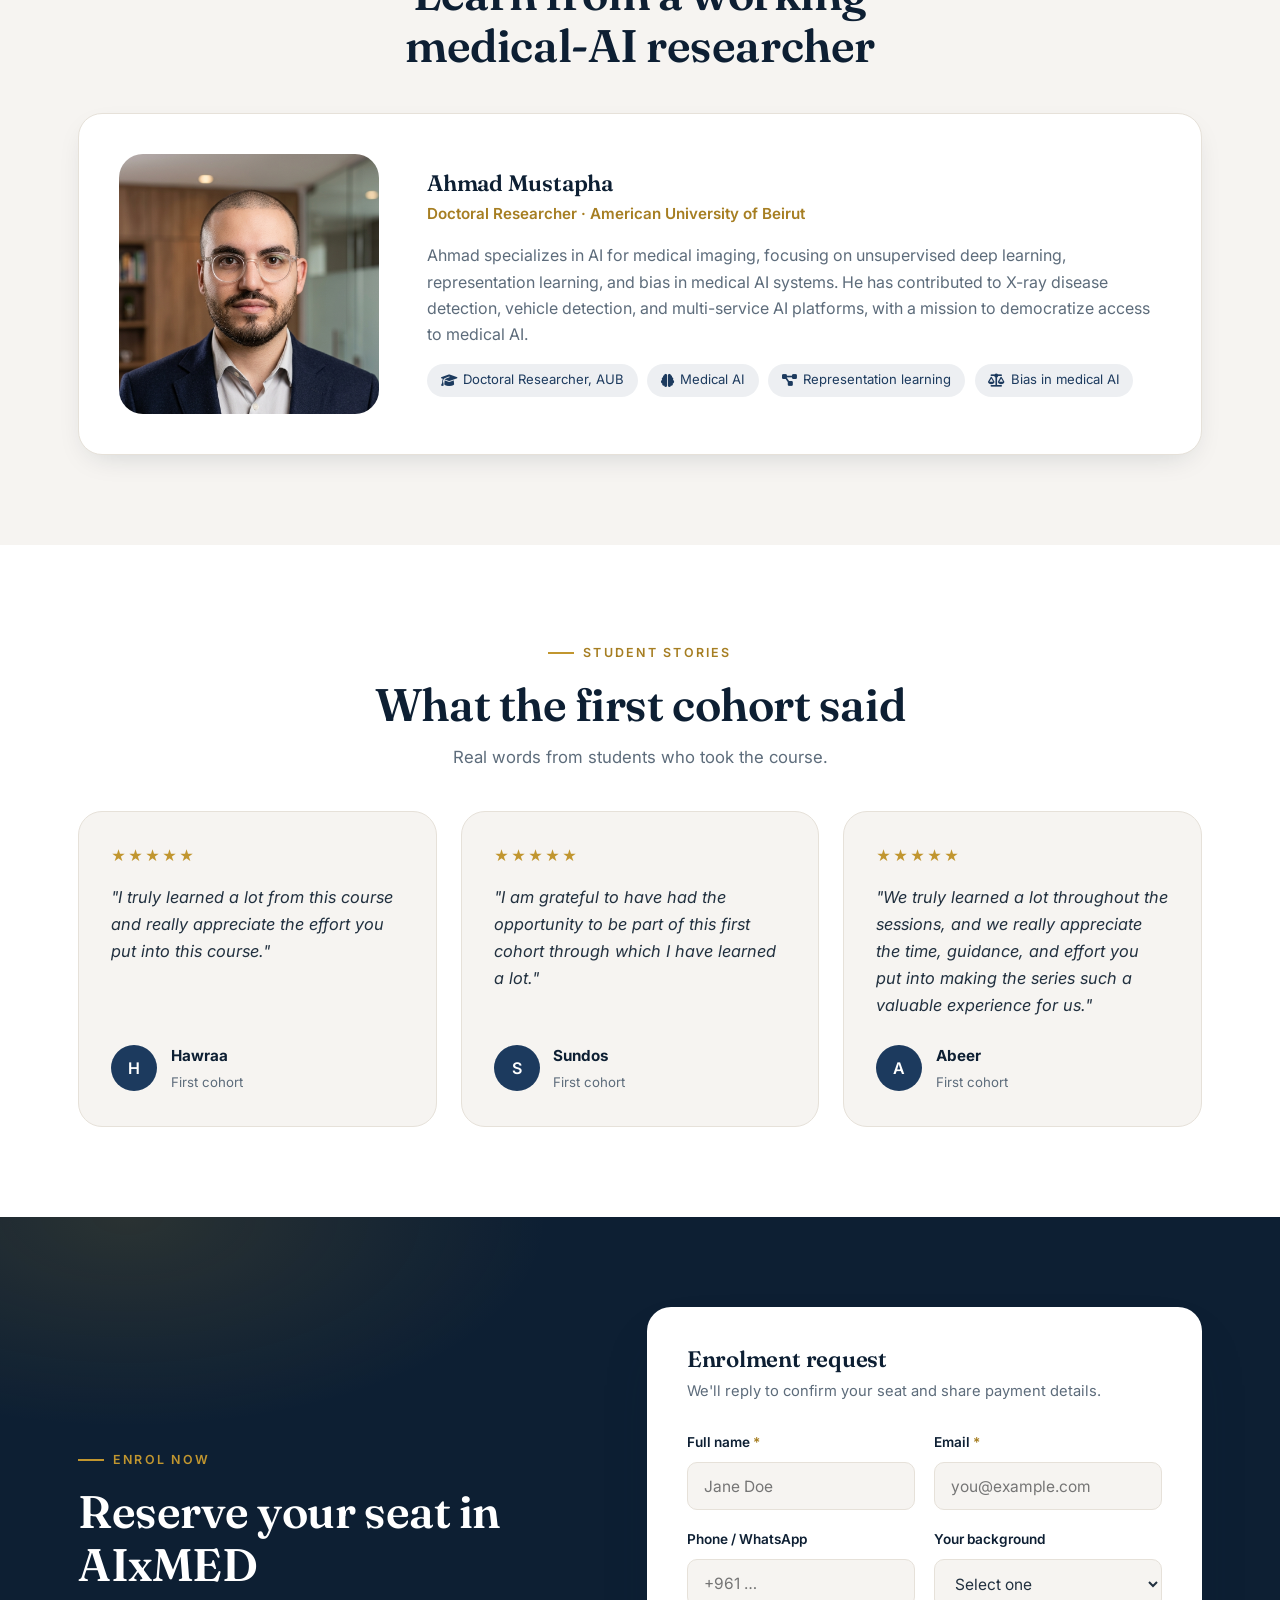
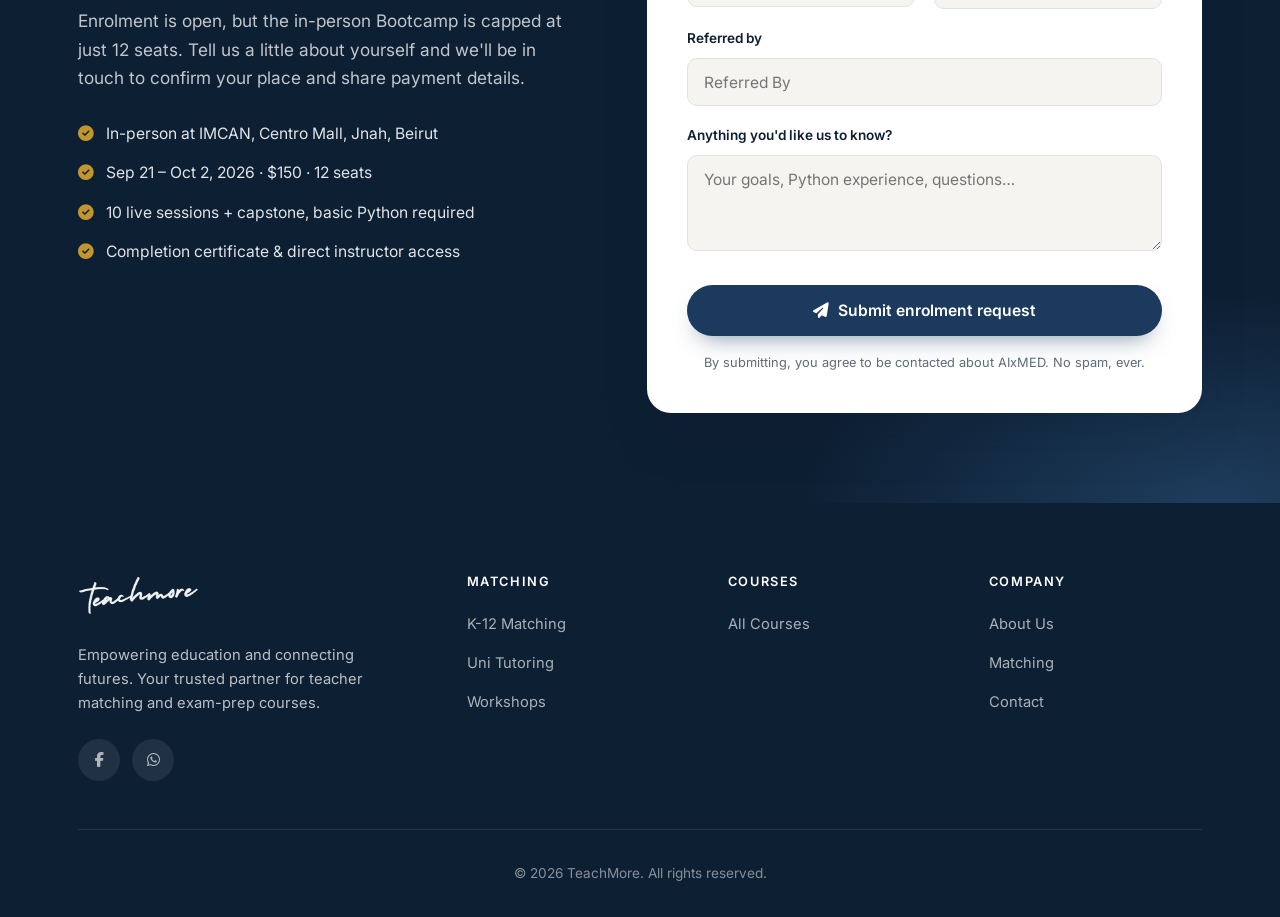
==== commit d11b21d2: "Remove 24-hour reply promise from AIxMED enrolment copy" ====
--- a/ai-medical-imaging.html
+++ b/ai-medical-imaging.html
@@ -332,7 +332,7 @@
                 <div class="form-card fade-up">
                     <div id="enrolFormWrap">
                     <h3>Enrolment request</h3>
-                    <p class="sub">We'll reply to confirm your seat, usually within 24 hours.</p>
+                    <p class="sub">We'll reply to confirm your seat and share payment details.</p>
                     <form id="enrolForm" action="https://formsubmit.co/ahmad.m.mustapha@hotmail.com" method="POST">
                         <!-- FormSubmit settings -->
                         <input type="hidden" name="_subject" value="New AIxMED enrolment request">
@@ -391,7 +391,7 @@
                     <div id="enrolSuccess" class="enroll-success" hidden>
                         <div class="success-icon"><i class="fas fa-circle-check"></i></div>
                         <h3>Registration successful!</h3>
-                        <p class="sub">Thanks for enrolling in AIxMED. We'll reply within 24 hours to confirm your seat and share payment details.</p>
+                        <p class="sub">Thanks for enrolling in AIxMED. We'll be in touch to confirm your seat and share payment details.</p>
 
                         <div class="referral-callout">
                             <p><i class="fas fa-gift"></i> <strong>Earn $15 off your fee.</strong> Share your personal link with colleagues. For every person who registers through it, you get $15 off.</p>
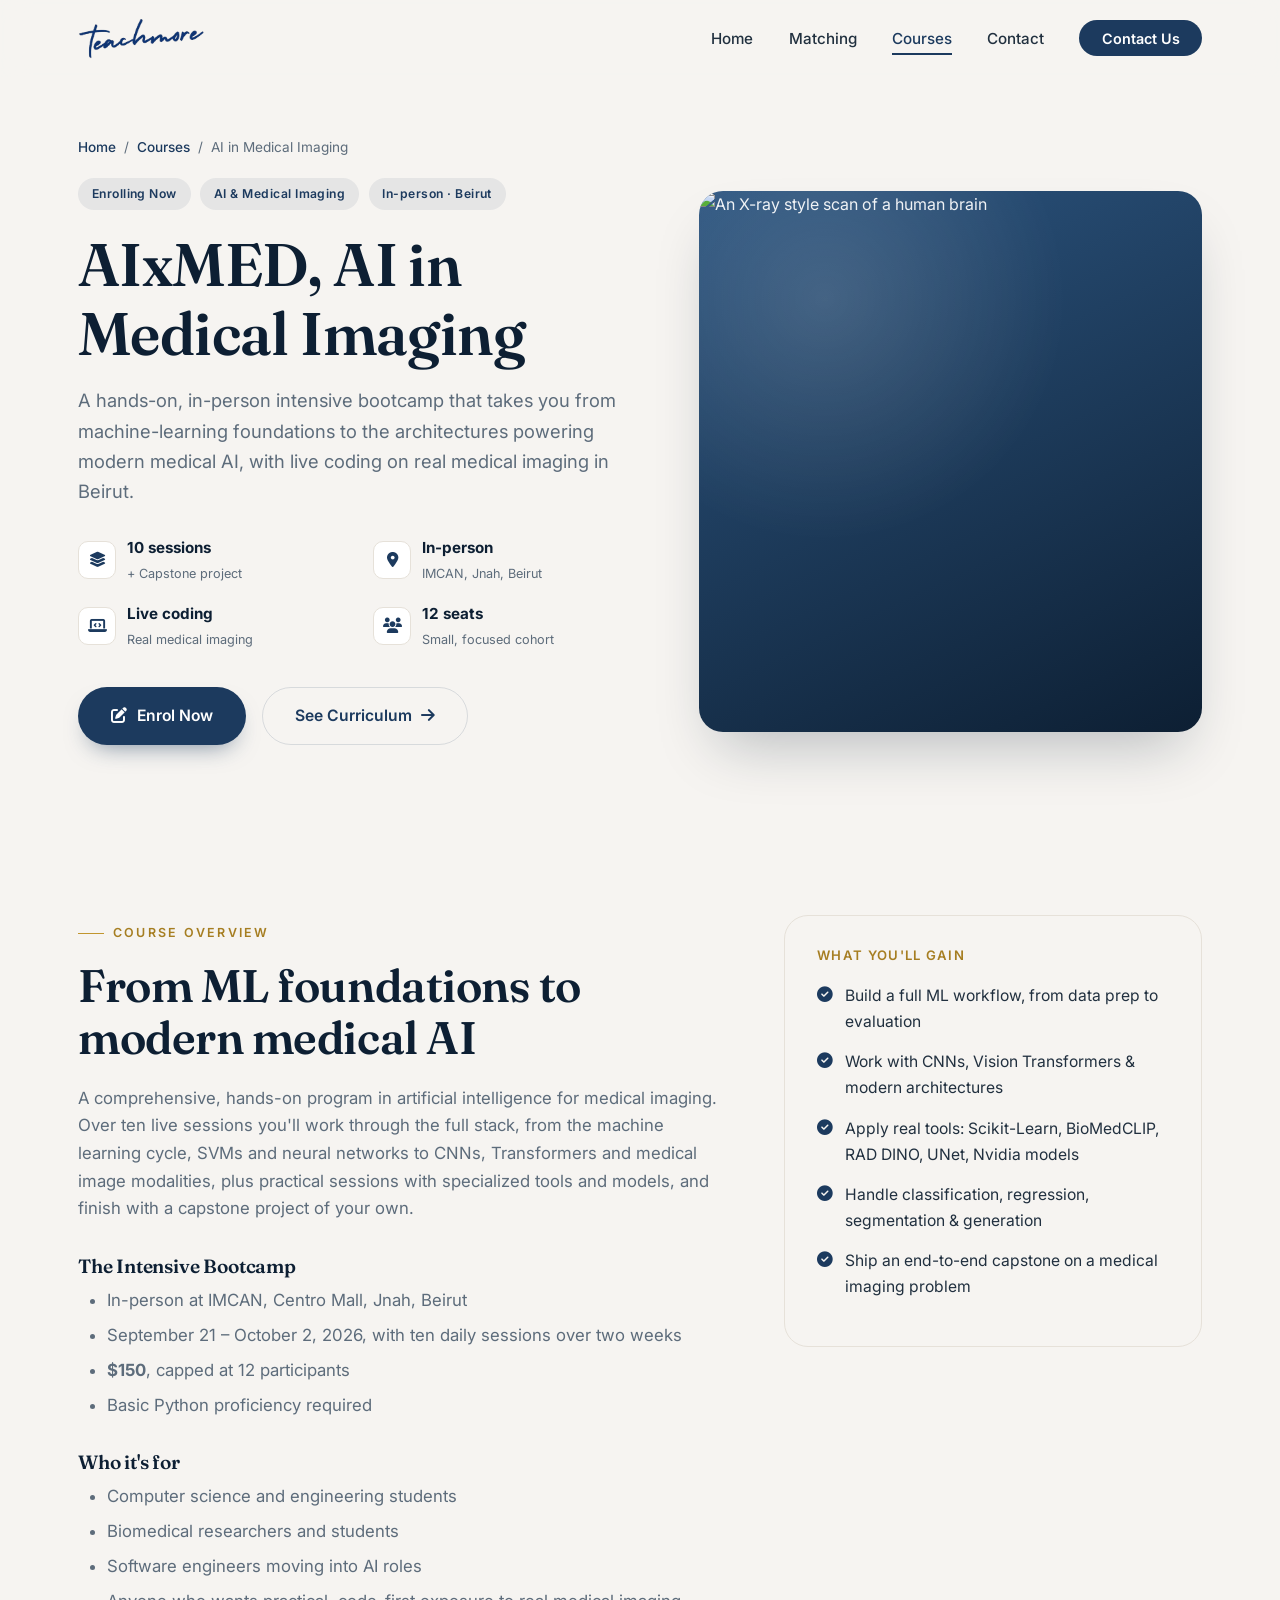
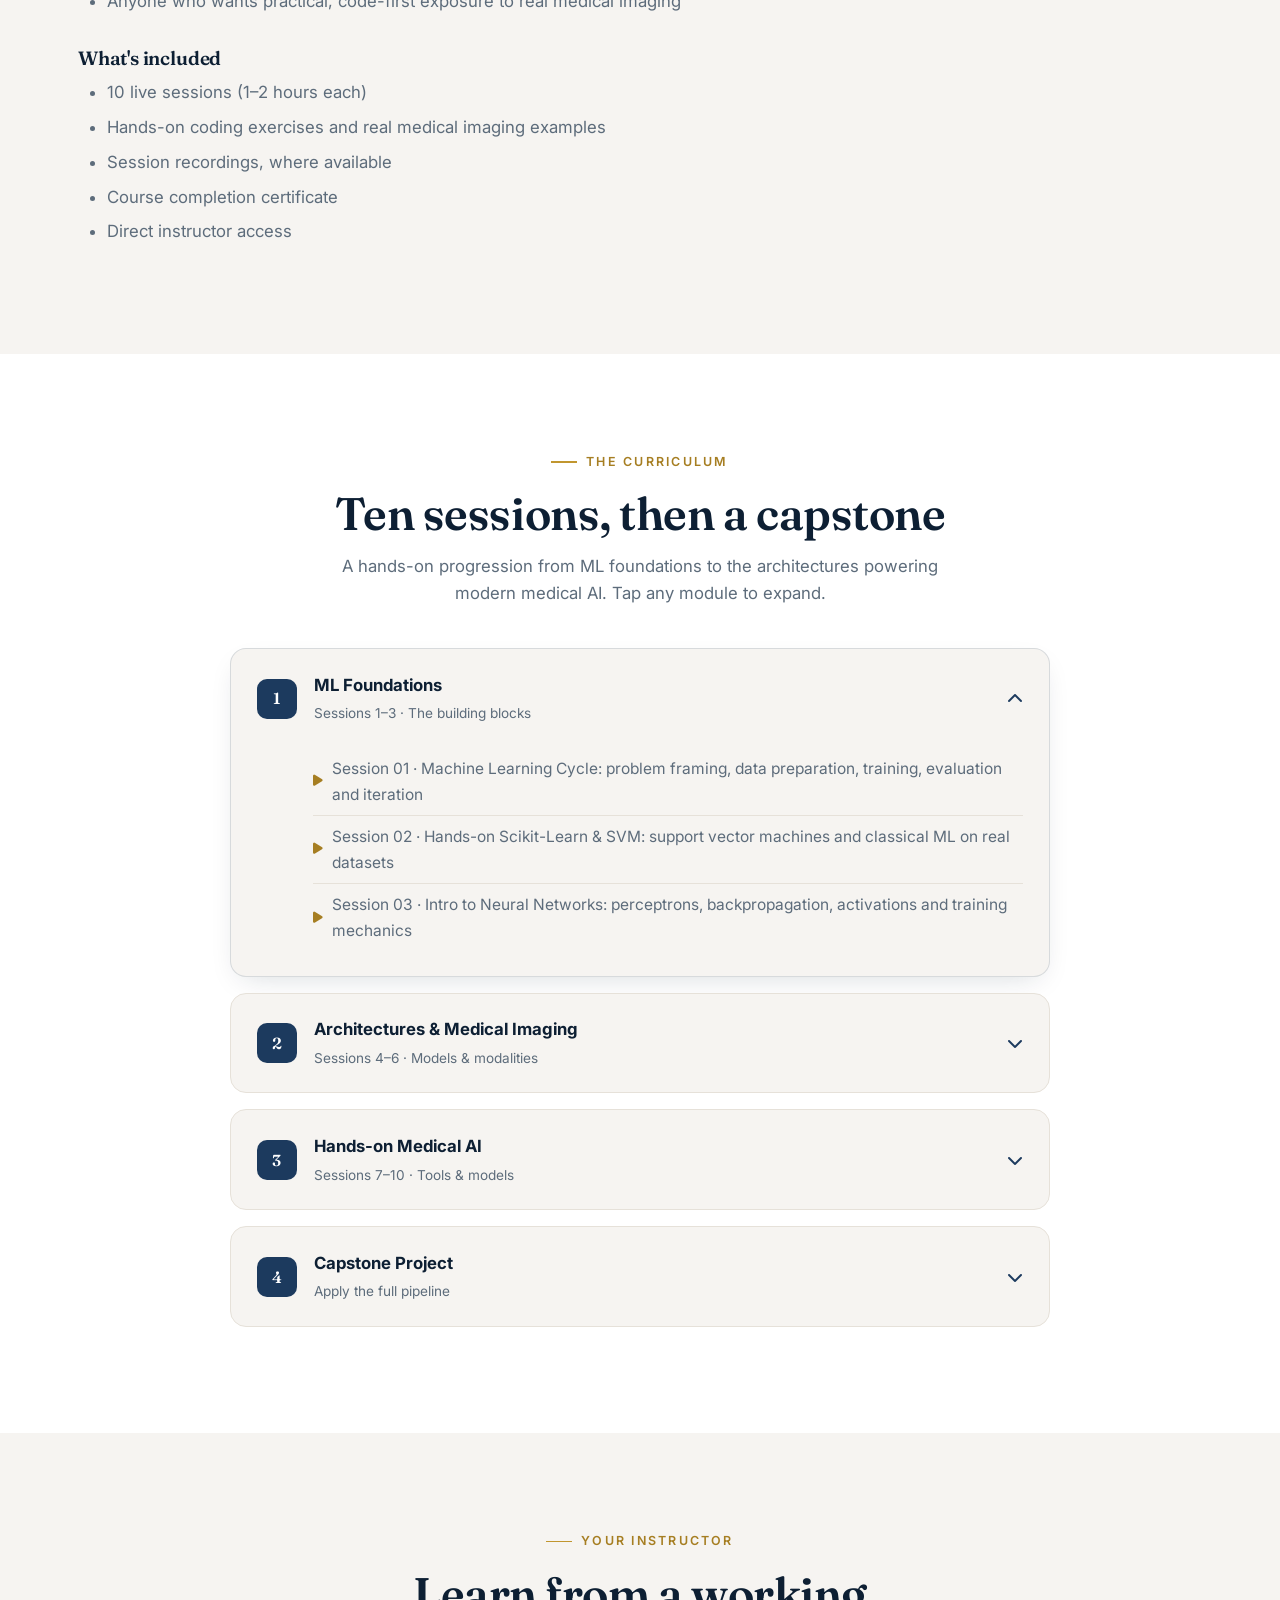
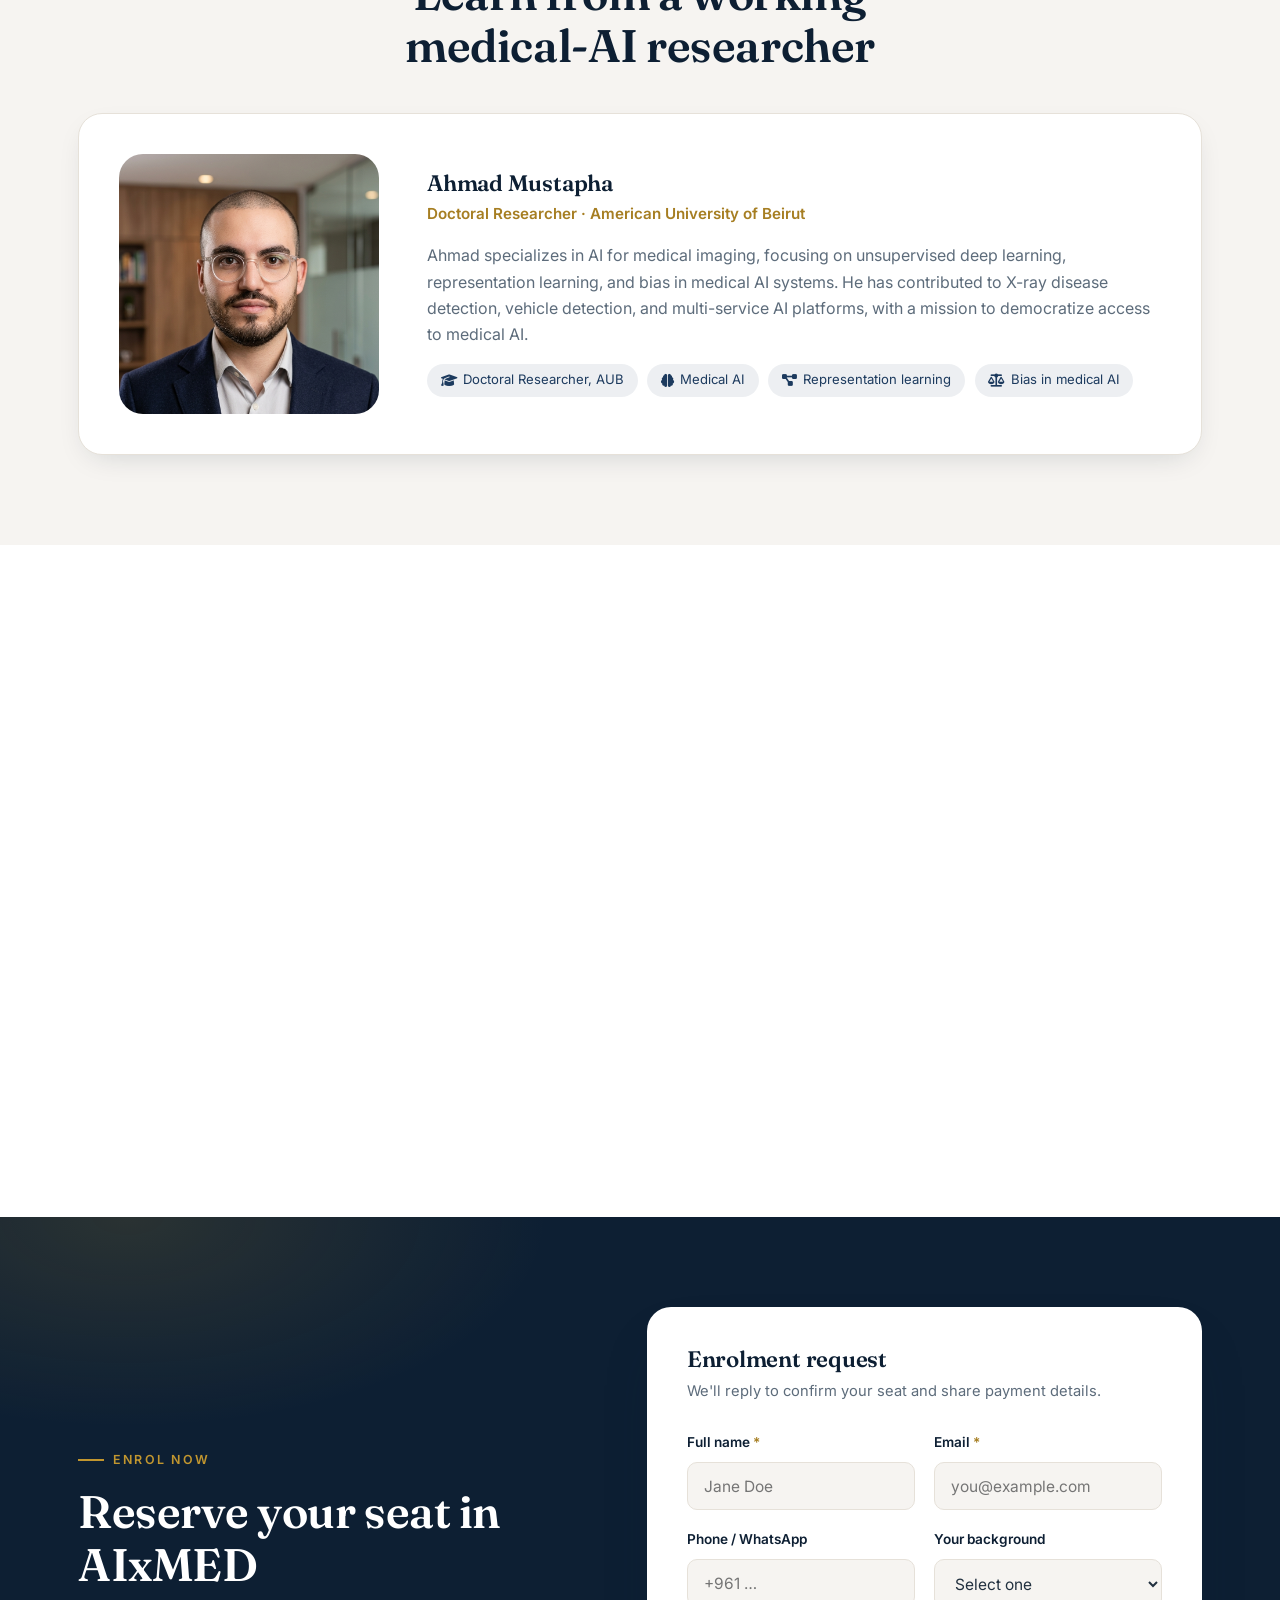
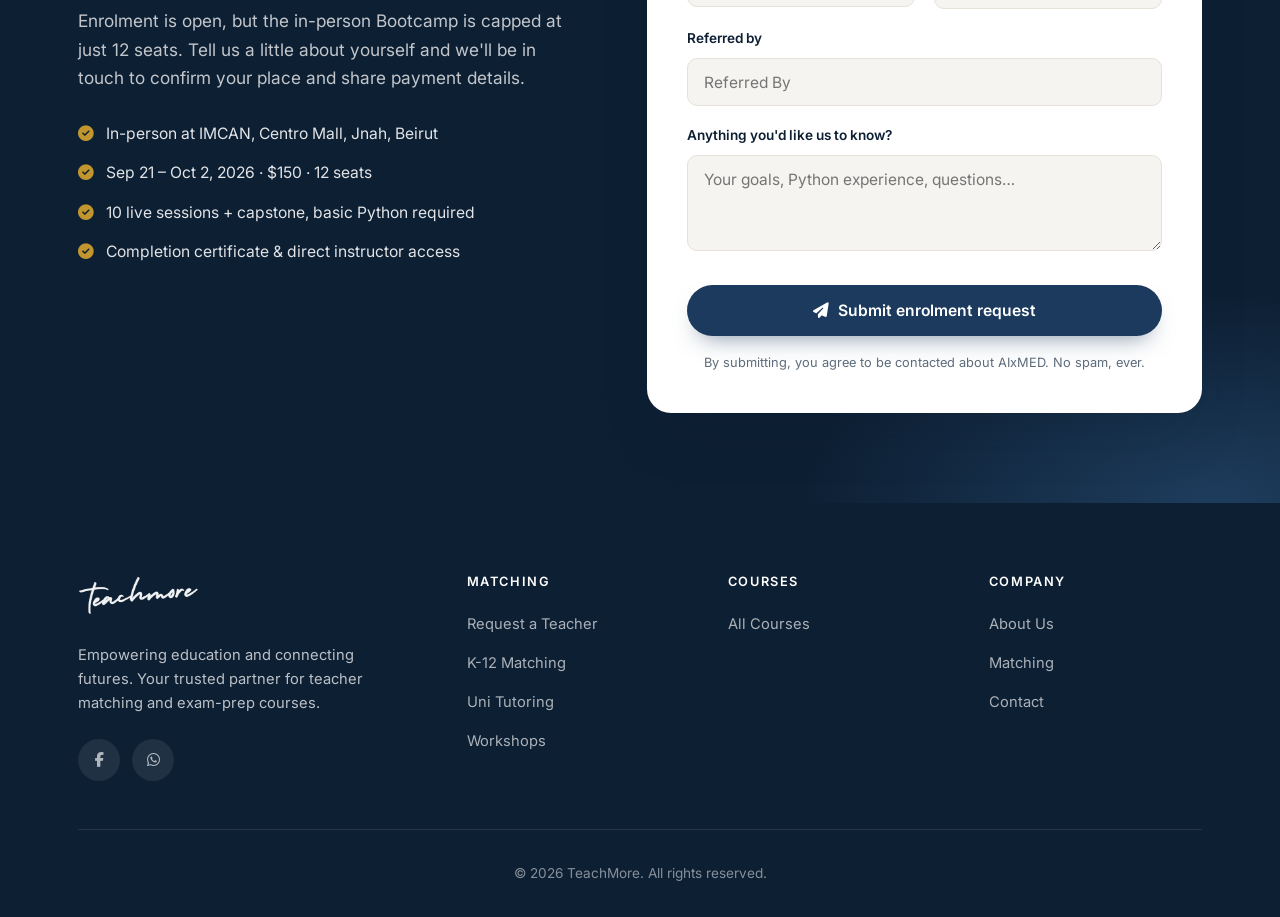
==== commit cc1c54c7: "Add student and teacher request page with sheet logging and WhatsApp message" ====
--- a/ai-medical-imaging.html
+++ b/ai-medical-imaging.html
@@ -424,6 +424,7 @@
                 <div class="footer-section">
                     <h4>Matching</h4>
                     <ul>
+                        <li><a href="studentandteacher.html">Request a Teacher</a></li>
                         <li><a href="https://chat.whatsapp.com/KwsKKcNXwqX7M5Out2ARgs" target="_blank" rel="noopener">K-12 Matching</a></li>
                         <li><a href="https://chat.whatsapp.com/IwwgOROMS3v5KWUKy29mbH" target="_blank" rel="noopener">Uni Tutoring</a></li>
                         <li><a href="https://chat.whatsapp.com/Fd8hXQdgwLoE1ZRHeR8HTT" target="_blank" rel="noopener">Workshops</a></li>
--- a/style.css
+++ b/style.css
@@ -1165,3 +1165,21 @@
     .service-item, .form-card, .instructor-card { padding: 1.75rem; }
     .module-body ul { padding-left: 1.6rem; }
 }
+
+/* ============================ Arabic (RTL) pages ============================ */
+.rtl,
+.rtl h1, .rtl h2, .rtl h3, .rtl h4,
+.rtl .eyebrow, .rtl .btn,
+.rtl .form-field input,
+.rtl .form-field textarea,
+.rtl .form-field select {
+    font-family: 'Tajawal', 'Inter', sans-serif;
+}
+.rtl .eyebrow { letter-spacing: 0; }
+.rtl .form-field input[dir="ltr"] { text-align: right; }
+.rtl .channel-btn { margin-top: 0.5rem; }
+.form-error {
+    color: #b3261e;
+    font-size: 0.88rem;
+    margin-bottom: 0.75rem;
+}
